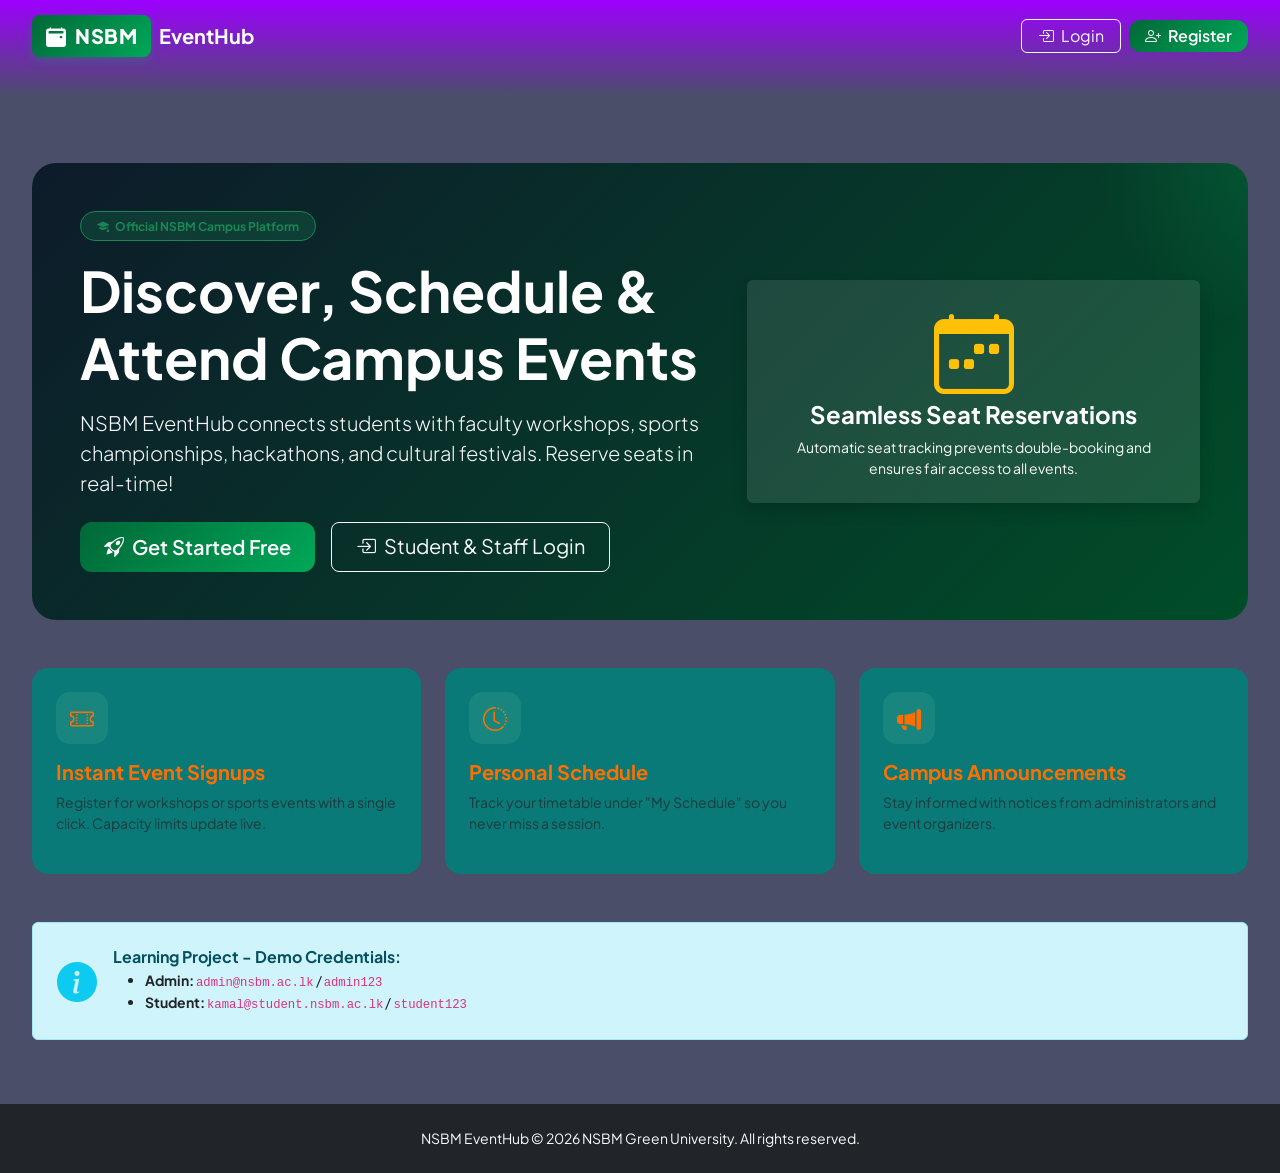
==== index.html @ 3d561d4f "color" ====
<!DOCTYPE html>
<html lang="en">
<head>
  <meta charset="UTF-8">
  <meta name="viewport" content="width=device-width, initial-scale=1.0">
  <title>Welcome to NSBM EventHub</title>
  <link href="https://cdn.jsdelivr.net/npm/bootstrap@5.3.2/dist/css/bootstrap.min.css" rel="stylesheet">
  <link rel="stylesheet" href="https://cdn.jsdelivr.net/npm/bootstrap-icons@1.11.1/font/bootstrap-icons.css">
  <link rel="stylesheet" href="assets/css/custom.css">
</head>
<body class="d-flex flex-column min-vh-100">

<!-- Header Navbar -->
<nav class="navbar navbar-expand-lg navbar-dark navbar-nsbm sticky-top">
  <div class="container-fluid">
    <a class="navbar-brand d-flex align-items-center gap-2" href="index.html">
      <span class="navbar-brand-badge"><i class="bi bi-calendar2-event-fill me-1"></i> NSBM</span>
      <span class="fw-bold">EventHub</span>
    </a>
    <div class="ms-auto d-flex align-items-center gap-2">
      <a class="btn btn-outline-light px-3 py-1" href="auth/login.html"><i class="bi bi-box-arrow-in-right me-1"></i> Login</a>
      <a class="btn btn-nsbm px-3 py-1" href="auth/register.html"><i class="bi bi-person-plus me-1"></i> Register</a>
    </div>
  </div>
</nav>

<!-- Main Wrapper -->
<div class="main-wrapper py-5">
  <div class="container-fluid">
    
    <!-- Hero Section -->
    <div class="hero-gradient p-5 mb-5 text-center text-md-start">
      <div class="row align-items-center gy-4">
        <div class="col-lg-7">
          <span class="badge bg-success bg-opacity-25 text-success border border-success px-3 py-2 rounded-pill mb-3">
            <i class="bi bi-mortarboard-fill me-1"></i> Official NSBM Campus Platform
          </span>
          <h1 class="display-4 fw-bold mb-3">Discover, Schedule & Attend Campus Events</h1>
          <p class="lead text-light mb-4">
            NSBM EventHub connects students with faculty workshops, sports championships, hackathons, and cultural festivals. Reserve seats in real-time!
          </p>
          <div class="d-flex flex-wrap gap-3 justify-content-center justify-content-md-start">
            <a href="auth/register.html" class="btn btn-nsbm btn-lg px-4">
              <i class="bi bi-rocket-takeoff me-2"></i>Get Started Free
            </a>
            <a href="auth/login.html" class="btn btn-outline-light btn-lg px-4">
              <i class="bi bi-box-arrow-in-right me-2"></i>Student & Staff Login
            </a>
          </div>
        </div>
        <div class="col-lg-5 text-center">
          <div class="p-4 bg-white bg-opacity-10 rounded shadow">
            <i class="bi bi-calendar-week display-1 text-warning mb-3"></i>
            <h4 class="fw-bold">Seamless Seat Reservations</h4>
            <p class="small text-light mb-0">Automatic seat tracking prevents double-booking and ensures fair access to all events.</p>
          </div>
        </div>
      </div>
    </div>

    <!-- Features Grid -->
    <div class="row g-4 mb-5">
      <div class="col-md-4">
        <div class="glass-card p-4 h-100">
          <div class="stat-icon mb-3"><i class="bi bi-ticket-perforated"></i></div>
          <h5 class="fw-bold mb-2">Instant Event Signups</h5>
          <p class="text-muted small">Register for workshops or sports events with a single click. Capacity limits update live.</p>
        </div>
      </div>
      <div class="col-md-4">
        <div class="glass-card p-4 h-100">
          <div class="stat-icon mb-3"><i class="bi bi-clock-history"></i></div>
          <h5 class="fw-bold mb-2">Personal Schedule</h5>
          <p class="text-muted small">Track your timetable under "My Schedule" so you never miss a session.</p>
        </div>
      </div>
      <div class="col-md-4">
        <div class="glass-card p-4 h-100">
          <div class="stat-icon mb-3"><i class="bi bi-megaphone-fill"></i></div>
          <h5 class="fw-bold mb-2">Campus Announcements</h5>
          <p class="text-muted small">Stay informed with notices from administrators and event organizers.</p>
        </div>
      </div>
    </div>

    <!-- Demo Credentials -->
    <div class="alert alert-info p-4">
      <div class="d-flex align-items-center gap-3">
        <i class="bi bi-info-circle-fill display-6 text-info"></i>
        <div>
          <h6 class="fw-bold mb-1">Learning Project - Demo Credentials:</h6>
          <ul class="mb-0 small text-dark">
            <li><strong>Admin:</strong> <code>admin@nsbm.ac.lk</code> / <code>admin123</code></li>
            <li><strong>Student:</strong> <code>kamal@student.nsbm.ac.lk</code> / <code>student123</code></li>
          </ul>
        </div>
      </div>
    </div>

  </div>
</div>

<!-- Footer -->
<footer class="py-4 mt-auto bg-dark text-light">
  <div class="container-fluid text-center">
    <p class="small mb-0">NSBM EventHub &copy; 2026 NSBM Green University. All rights reserved.</p>
  </div>
</footer>

<script src="https://cdn.jsdelivr.net/npm/bootstrap@5.3.2/dist/js/bootstrap.bundle.min.js"></script>
</body>
</html>
---- assets/css/custom.css ----
/* 
 * NSBM EventHub - Basic Stylesheet
 * Simple HTML5/CSS3 UI for student projects
 */

@import url('https://fonts.googleapis.com/css2?family=Plus+Jakarta+Sans:wght@400;600;700&display=swap');

:root {
    --nsbm-green: #097a78;
    --nsbm-accent: #FFD166;
    --nsbm-navy: #9D00FF;
    --bg-main: 	#4A4E69;
    --text-primary: #FF6F00;
    --text-secondary: #64748b;
}

body {
    font-family: 'Plus Jakarta Sans', sans-serif;
    background-color: var(--bg-main);
    color: var(--text-primary);
    margin: 0;
    padding: 0;
    min-height: 100vh;
    display: flex;
    flex-direction: column;
}

.main-wrapper {
    flex: 1;
    padding: 20px;
}

/* Navbar */
.navbar-nsbm {
    margin-bottom: 1%;
    color: white;
    padding: 10px 20px;
    padding-bottom: 40px;
    background: linear-gradient(
        to bottom,
        #9D00FF 0%,        /* solid navbar color */
        #4A4E69 95%,       /* keep most of it solid */
        #4A4E69 100% /* fade to transparent */
    );
}

.navbar-brand-badge {
    background: linear-gradient(135deg, #006837 0%, #00a859 100%);
    color: #ffffff;
    font-weight: 800;
    padding: 6px 14px;
    border-radius: 8px;
    letter-spacing: 0.5px;
    box-shadow: 0 4px 10px rgba(0, 168, 89, 0.3);
}

.nav-link {
    font-weight: 500;
    color: #cbd5e1 !important;
    transition: all 0.2s ease-in-out;
}

.nav-link:hover, .nav-link.active {
    color: #ffffff !important;
    transform: translateY(-1px);
}

/* Glassmorphism Cards */
.glass-card {
    background: #097a78;
    backdrop-filter: blur(16px);
    -webkit-backdrop-filter: blur(16px);
    border: 1px solid var(--card-border);
    border-radius: 16px;
    box-shadow: var(--nsbm-card-shadow);
    transition: transform 0.25s cubic-bezier(0.165, 0.84, 0.44, 1), box-shadow 0.25s cubic-bezier(0.165, 0.84, 0.44, 1), border-color 0.3s ease;
}

.glass-card:hover {
    transform: translateY(-5px);
    box-shadow: 0 20px 35px -10px rgba(0, 0, 0, 0.15);
}

/* Hero Section */
.hero-gradient {
    background: linear-gradient(135deg, #0d1b2a 0%, #004d28 100%);
    border-radius: 24px;
    color: white;
    padding: 3.5rem 2.5rem;
    position: relative;
    overflow: hidden;
}

.hero-gradient::before {
    content: '';
    position: absolute;
    top: -50%;
    right: -20%;
    width: 400px;
    height: 400px;
    background: radial-gradient(circle, rgba(0, 168, 89, 0.25) 0%, rgba(0,0,0,0) 70%);
    pointer-events: none;
}

/* Stat Cards */
.stat-card {
    border-left: 5px solid var(--nsbm-green-accent);
    border-radius: 14px;
}

.stat-icon {
    width: 52px;
    height: 52px;
    border-radius: 14px;
    display: flex;
    align-items: center;
    justify-content: center;
    font-size: 1.5rem;
    background: rgba(134, 223, 181, 0.12);
    color: var(--nsbm-green-accent);
}

/* Form inputs in light/dark mode */
.form-control, .form-select {
    background-color: var(--input-bg);
    border: 1px solid var(--input-border);
    color: var(--text-primary);
    border-radius: 10px;
    padding: 0.65rem 1rem;
    transition: all 0.2s ease;
}

.form-control:focus, .form-select:focus {
    background-color: var(--input-bg);
    color: var(--text-primary);
    border-color: var(--nsbm-green-accent);
    box-shadow: 0 0 0 0.25rem rgba(0, 168, 89, 0.2);
}
/* Custom Table */
.table-custom {
    border-collapse: separate;
    border-spacing: 0 8px;
    color: var(--text-primary);
}

.table-custom tbody tr {
    background-color: var(--card-bg);
    box-shadow: 0 2px 8px rgba(0,0,0,0.03);
    border-radius: 10px;
    transition: all 0.2s ease;
}

.table-custom tbody tr:hover {
    transform: scale(1.005);
    background-color: rgba(0, 168, 89, 0.05);
}

.table-custom td, .table-custom th {
    padding: 16px 20px;
    vertical-align: middle;
    border: none;
}

/* Buttons */
.btn-nsbm {
    background: linear-gradient(135deg, #006837 0%, #00a859 100%);
    color: #ffffff;
    font-weight: 600;
    border: none;
    border-radius: 12px;
    padding: 10px 22px;
    transition: all 0.25s ease;
}

.btn-nsbm:hover {
    color: #ffffff;
    box-shadow: var(--nsbm-glow-shadow);
    transform: translateY(-2px);
}

.btn-nsbm-outline {
    border: 2px solid var(--nsbm-green-accent);
    color: var(--nsbm-green-accent);
    font-weight: 600;
    border-radius: 12px;
    padding: 8px 20px;
    background: transparent;
    transition: all 0.2s ease;
}

.btn-nsbm-outline:hover {
    background: var(--nsbm-green-accent);
    color: #ffffff;
    box-shadow: var(--nsbm-glow-shadow);
}

/* Theme Toggle Button */
.theme-toggle-btn {
    width: 38px;
    height: 38px;
    border-radius: 50%;
    display: flex;
    align-items: center;
    justify-content: center;
    border: 1px solid rgba(255, 255, 255, 0.2);
    background: rgba(255, 255, 255, 0.1);
    color: #ffffff;
    cursor: pointer;
    transition: all 0.25s ease;
}
.theme-toggle-btn:hover {
    background: rgba(255, 255, 255, 0.25);
    transform: rotate(15deg);
}
/* Seat progress bar animation */
.progress-seat {
    height: 8px;
    border-radius: 6px;
    background-color: var(--input-border);
    overflow: hidden;
}

.progress-bar {
    transition: width 0.6s cubic-bezier(0.4, 0, 0.2, 1);
}

/* Animated Seat Pulse Badge */
.pulse-badge {
    animation: pulse-animation 2s infinite;
}

@keyframes pulse-animation {
    0% { box-shadow: 0 0 0 0 rgba(16, 185, 129, 0.5); }
    70% { box-shadow: 0 0 0 10px rgba(16, 185, 129, 0); }
    100% { box-shadow: 0 0 0 0 rgba(16, 185, 129, 0); }
}

/* Footer */
footer {
    background-color: var(--nsbm-navy);
    color: #94a3b8;
    text-align: center;
    padding: 15px;
    margin-top: auto;
}
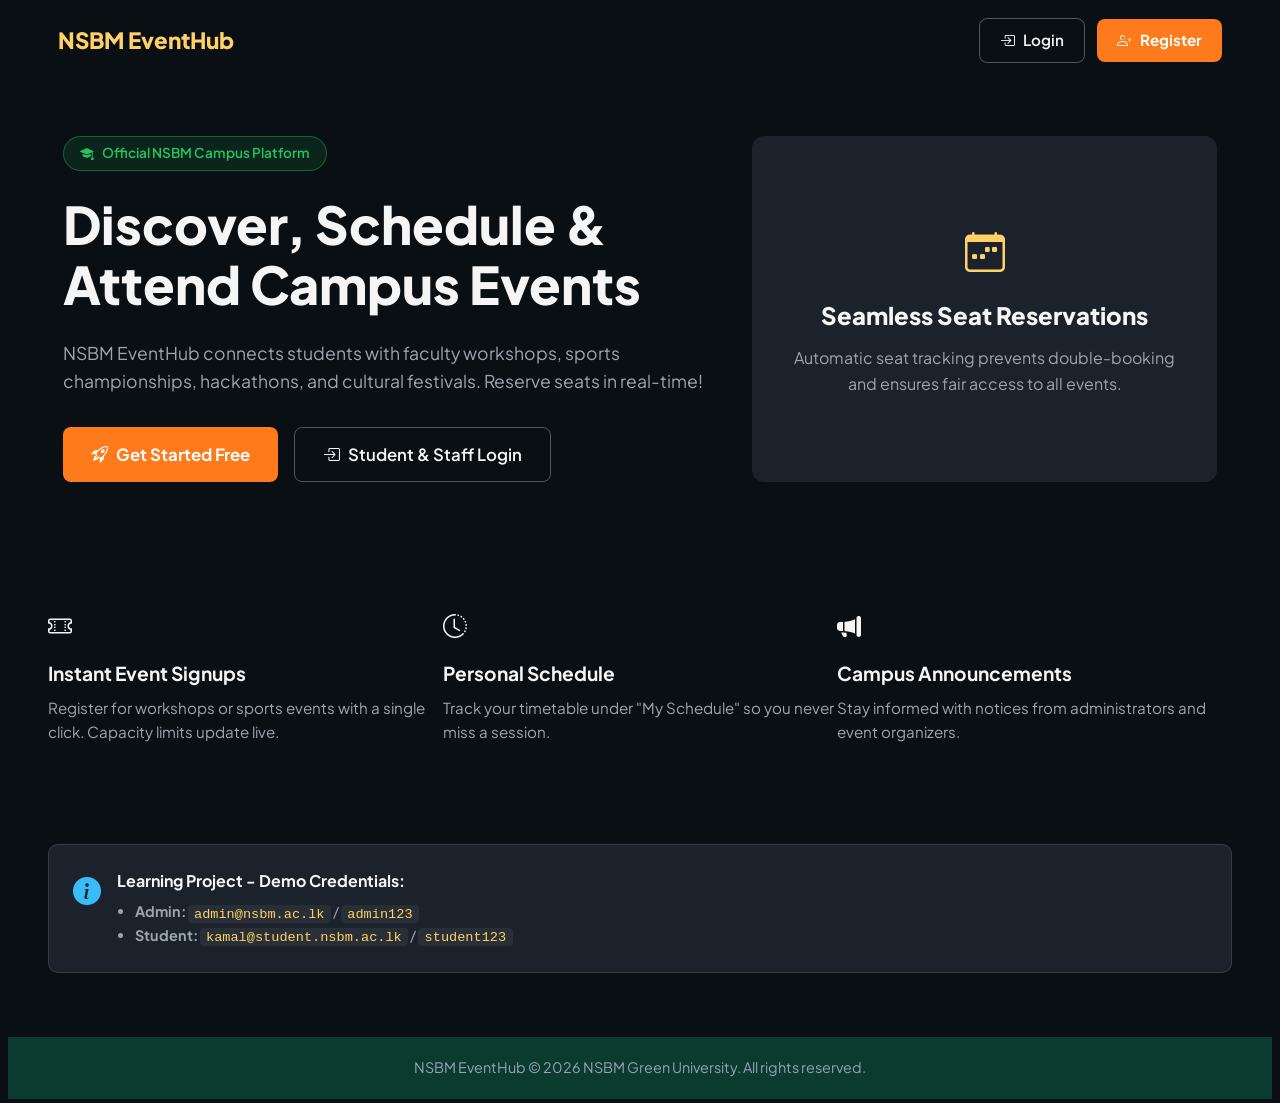
==== commit 63f69122: "colors done colors, bootstrap converted into normal css" ====
--- a/index.html
+++ b/index.html
@@ -2,111 +2,110 @@
 <html lang="en">
 <head>
   <meta charset="UTF-8">
+  
   <meta name="viewport" content="width=device-width, initial-scale=1.0">
   <title>Welcome to NSBM EventHub</title>
-  <link href="https://cdn.jsdelivr.net/npm/bootstrap@5.3.2/dist/css/bootstrap.min.css" rel="stylesheet">
-  <link rel="stylesheet" href="https://cdn.jsdelivr.net/npm/bootstrap-icons@1.11.1/font/bootstrap-icons.css">
+
+  <!-- Icon font only (not the Bootstrap framework) -->
+  <link rel="stylesheet" href="https://cdn.jsdelivr.net/npm/bootstrap-icons@1.11.3/font/bootstrap-icons.css">
   <link rel="stylesheet" href="assets/css/custom.css">
 </head>
-<body class="d-flex flex-column min-vh-100">
+<body>
 
-<!-- Header Navbar -->
-<nav class="navbar navbar-expand-lg navbar-dark navbar-nsbm sticky-top">
-  <div class="container-fluid">
-    <a class="navbar-brand d-flex align-items-center gap-2" href="index.html">
-      <span class="navbar-brand-badge"><i class="bi bi-calendar2-event-fill me-1"></i> NSBM</span>
-      <span class="fw-bold">EventHub</span>
+<!-- Navbar -->
+<section class="navsec">
+<nav class="navbar-nsbm">
+  <div class="container">
+    <a class="navbar-brand" href="index.html">
+      <span>NSBM EventHub</span>
     </a>
-    <div class="ms-auto d-flex align-items-center gap-2">
-      <a class="btn btn-outline-light px-3 py-1" href="auth/login.html"><i class="bi bi-box-arrow-in-right me-1"></i> Login</a>
-      <a class="btn btn-nsbm px-3 py-1" href="auth/register.html"><i class="bi bi-person-plus me-1"></i> Register</a>
+    <div class="nav-actions">
+      <a class="btn btn-outline" href="auth/login.html">
+        <i class="bi bi-box-arrow-in-right"></i> Login
+      </a>
+      <a class="btn btn-nsbm" href="auth/register.html">
+        <i class="bi bi-person-plus"></i> Register
+      </a>
     </div>
   </div>
 </nav>
+</section>
+
 
 <!-- Main Wrapper -->
-<div class="main-wrapper py-5">
-  <div class="container-fluid">
-    
+<main class="main-wrapper">
+  <div class="container">
+
     <!-- Hero Section -->
-    <div class="hero-gradient p-5 mb-5 text-center text-md-start">
-      <div class="row align-items-center gy-4">
-        <div class="col-lg-7">
-          <span class="badge bg-success bg-opacity-25 text-success border border-success px-3 py-2 rounded-pill mb-3">
-            <i class="bi bi-mortarboard-fill me-1"></i> Official NSBM Campus Platform
-          </span>
-          <h1 class="display-4 fw-bold mb-3">Discover, Schedule & Attend Campus Events</h1>
-          <p class="lead text-light mb-4">
-            NSBM EventHub connects students with faculty workshops, sports championships, hackathons, and cultural festivals. Reserve seats in real-time!
-          </p>
-          <div class="d-flex flex-wrap gap-3 justify-content-center justify-content-md-start">
-            <a href="auth/register.html" class="btn btn-nsbm btn-lg px-4">
-              <i class="bi bi-rocket-takeoff me-2"></i>Get Started Free
-            </a>
-            <a href="auth/login.html" class="btn btn-outline-light btn-lg px-4">
-              <i class="bi bi-box-arrow-in-right me-2"></i>Student & Staff Login
-            </a>
-          </div>
-        </div>
-        <div class="col-lg-5 text-center">
-          <div class="p-4 bg-white bg-opacity-10 rounded shadow">
-            <i class="bi bi-calendar-week display-1 text-warning mb-3"></i>
-            <h4 class="fw-bold">Seamless Seat Reservations</h4>
-            <p class="small text-light mb-0">Automatic seat tracking prevents double-booking and ensures fair access to all events.</p>
-          </div>
+    <section class="herosec">
+    <class="hero-section">
+      <div class="hero-section loading">
+      <div class="hero-text">
+        <span class="badge">
+          <i class="bi bi-mortarboard-fill"></i> Official NSBM Campus Platform
+        </span>
+        <h1>Discover, Schedule &amp; Attend Campus Events</h1>
+        <p class="lead">
+          NSBM EventHub connects students with faculty workshops, sports championships, hackathons, and cultural festivals. Reserve seats in real-time!
+        </p>
+        <div class="hero-actions">
+          <a href="auth/register.html" class="btn btn-nsbm btn-lg">
+            <i class="bi bi-rocket-takeoff"></i> Get Started Free
+          </a>
+          <a href="auth/login.html" class="btn btn-outline btn-lg">
+            <i class="bi bi-box-arrow-in-right"></i> Student &amp; Staff Login
+          </a>
         </div>
       </div>
+
+      <div class="hero-box">
+        <i class="bi bi-calendar-week hero-box-icon"></i>
+        <h4>Seamless Seat Reservations</h4>
+        <p>Automatic seat tracking prevents double-booking and ensures fair access to all events.</p>
+      </div>
     </div>
+    </section>
 
     <!-- Features Grid -->
-    <div class="row g-4 mb-5">
-      <div class="col-md-4">
-        <div class="glass-card p-4 h-100">
-          <div class="stat-icon mb-3"><i class="bi bi-ticket-perforated"></i></div>
-          <h5 class="fw-bold mb-2">Instant Event Signups</h5>
-          <p class="text-muted small">Register for workshops or sports events with a single click. Capacity limits update live.</p>
-        </div>
+    <section class="panel-container">
+      <div class="panel">
+        <i class="bi bi-ticket-perforated panel-icon"></i>
+        <h5>Instant Event Signups</h5>
+        <p>Register for workshops or sports events with a single click. Capacity limits update live.</p>
       </div>
-      <div class="col-md-4">
-        <div class="glass-card p-4 h-100">
-          <div class="stat-icon mb-3"><i class="bi bi-clock-history"></i></div>
-          <h5 class="fw-bold mb-2">Personal Schedule</h5>
-          <p class="text-muted small">Track your timetable under "My Schedule" so you never miss a session.</p>
-        </div>
+      <div class="panel">
+        <i class="bi bi-clock-history panel-icon"></i>
+        <h5>Personal Schedule</h5>
+        <p>Track your timetable under "My Schedule" so you never miss a session.</p>
       </div>
-      <div class="col-md-4">
-        <div class="glass-card p-4 h-100">
-          <div class="stat-icon mb-3"><i class="bi bi-megaphone-fill"></i></div>
-          <h5 class="fw-bold mb-2">Campus Announcements</h5>
-          <p class="text-muted small">Stay informed with notices from administrators and event organizers.</p>
-        </div>
+      <div class="panel">
+        <i class="bi bi-megaphone-fill panel-icon"></i>
+        <h5>Campus Announcements</h5>
+        <p>Stay informed with notices from administrators and event organizers.</p>
       </div>
-    </div>
+    </section>
 
     <!-- Demo Credentials -->
-    <div class="alert alert-info p-4">
-      <div class="d-flex align-items-center gap-3">
-        <i class="bi bi-info-circle-fill display-6 text-info"></i>
-        <div>
-          <h6 class="fw-bold mb-1">Learning Project - Demo Credentials:</h6>
-          <ul class="mb-0 small text-dark">
-            <li><strong>Admin:</strong> <code>admin@nsbm.ac.lk</code> / <code>admin123</code></li>
-            <li><strong>Student:</strong> <code>kamal@student.nsbm.ac.lk</code> / <code>student123</code></li>
-          </ul>
-        </div>
+    <section class="alert-info">
+      <i class="bi bi-info-circle-fill alert-icon"></i>
+      <div>
+        <h6>Learning Project - Demo Credentials:</h6>
+        <ul>
+          <li><strong>Admin:</strong> <code>admin@nsbm.ac.lk</code> / <code>admin123</code></li>
+          <li><strong>Student:</strong> <code>kamal@student.nsbm.ac.lk</code> / <code>student123</code></li>
+        </ul>
       </div>
-    </div>
+    </section>
 
   </div>
-</div>
+</main>
 
 <!-- Footer -->
-<footer class="py-4 mt-auto bg-dark text-light">
-  <div class="container-fluid text-center">
-    <p class="small mb-0">NSBM EventHub &copy; 2026 NSBM Green University. All rights reserved.</p>
+<footer>
+  <div class="container">
+    <p>NSBM EventHub &copy; 2026 NSBM Green University. All rights reserved.</p>
   </div>
 </footer>
 
-<script src="https://cdn.jsdelivr.net/npm/bootstrap@5.3.2/dist/js/bootstrap.bundle.min.js"></script>
 </body>
-</html>
+</html>
--- a/assets/css/custom.css
+++ b/assets/css/custom.css
@@ -1,245 +1,295 @@
-/* 
- * NSBM EventHub - Basic Stylesheet
- * Simple HTML5/CSS3 UI for student projects
- */
-
-@import url('https://fonts.googleapis.com/css2?family=Plus+Jakarta+Sans:wght@400;600;700&display=swap');
+/* =============================================
+   NSBM EventHub - Stylesheet (no framework)
+   ============================================= */
+@import url('https://fonts.googleapis.com/css2?family=Plus+Jakarta+Sans:wght@400;500;600;700;800&display=swap');
 
 :root {
-    --nsbm-green: #097a78;
-    --nsbm-accent: #FFD166;
-    --nsbm-navy: #9D00FF;
-    --bg-main: 	#4A4E69;
-    --text-primary: #FF6F00;
-    --text-secondary: #64748b;
+    --nsbm-green: #22c55e;
+    --nsbm-green-soft: rgba(34, 197, 94, 0.12);
+    --nsbm-accent: #FF7A1A;      /* Orange for CTA */
+    --nsbm-navy: #0B3B2E;        /* Navbar dark green */
+    --bg-main: #0A0F14;          /* Page background */
+    --card-bg: #1B222B;          /* Dark card background */
+    --text-primary: #F5F5F5;
+    --text-secondary: #FFD166;   /* Gold/yellow accent text */
+    --text-muted: #9CA6AF;
+    --border-soft: rgba(255, 255, 255, 0.12);
+}
+
+/* ---------- Reset ---------- */
+* {
+    box-sizing: border-box;
 }
 
 body {
     font-family: 'Plus Jakarta Sans', sans-serif;
     background-color: var(--bg-main);
     color: var(--text-primary);
-    margin: 0;
-    padding: 0;
     min-height: 100vh;
     display: flex;
     flex-direction: column;
-}
-
+    line-height: 1.5;
+}
+a {
+    text-decoration: none;
+    color: inherit;
+}
+ul {
+    margin: 0;
+    padding-left: 1.1rem;
+}
+h1, h4, h5, h6 {
+    margin: 0;
+}
+
+/* ---------- Layout helpers ---------- */
+.container {
+    width: 100%;
+    margin: 0 auto;
+    padding: 0 2.5rem;
+}
 .main-wrapper {
+    padding: 3rem 0;
     flex: 1;
-    padding: 20px;
-}
-
-/* Navbar */
+}
+
+/* ---------- Navbar ---------- */
 .navbar-nsbm {
-    margin-bottom: 1%;
-    color: white;
+    background-color: var(--bg-main);
+    padding: 10px;
+    
+}
+.navbar-nsbm .container {
+    display: flex;
+    justify-content: space-between;
+    align-items: center;
+}
+.navbar-brand span {
+    font-weight: 800;
+    font-size: 1.4rem;
+    color: var(--text-secondary);
+}
+.nav-actions {
+    display: flex;
+    gap: 0.75rem;
+    align-items: center;
+}
+
+/* ---------- Buttons ---------- */
+.btn {
+    display: inline-flex;
+    align-items: center;
+    gap: 0.5rem;
+    font-family: inherit;
+    font-weight: 600;
+    font-size: 0.95rem;
+    border-radius: 8px;
     padding: 10px 20px;
-    padding-bottom: 40px;
-    background: linear-gradient(
-        to bottom,
-        #9D00FF 0%,        /* solid navbar color */
-        #4A4E69 95%,       /* keep most of it solid */
-        #4A4E69 100% /* fade to transparent */
-    );
-}
-
-.navbar-brand-badge {
-    background: linear-gradient(135deg, #006837 0%, #00a859 100%);
-    color: #ffffff;
+    border: none;
+    cursor: pointer;
+    transition: 0.25s;
+    white-space: nowrap;
+}
+.btn-lg {
+    padding: 14px 28px;
+    font-size: 1.05rem;
+}
+.btn-nsbm {
+    background: var(--nsbm-accent);
+    color: #fff;
+    font-weight: 700;
+}
+.btn-nsbm:hover {
+    background: #e65c00;
+}
+.btn-outline {
+    border: 1px solid rgba(255, 255, 255, 0.3);
+    color: var(--text-primary);
+    background: transparent;
+}
+.btn-outline:hover {
+    background: rgba(255, 255, 255, 0.08);
+}
+
+/* ---------- Hero Section ---------- */
+.hero-section {
+    display: flex;
+    align-items: auto;
+    opacity: 0;
+    transform: translateY(30px);
+    animation: fadeUp 1s ease-out forwards;
+}
+.herosec {
+    display: flex;
+    align-items: auto;
+    padding: 5px;
+    margin: 10px;
+    margin-bottom: 120px;
+}
+
+
+@keyframes fadeUp {
+  to {
+    opacity: 1;
+    transform: translateY(0);
+  }
+}
+
+
+
+/* Badge pill */
+.badge {
+    display: inline-flex;
+    align-items: center;
+    gap: 0.5rem;
+    background-color: var(--nsbm-green-soft);
+    border: 1px solid rgba(34, 197, 94, 0.4);
+    color: var(--nsbm-green);
+    font-size: 0.85rem;
+    font-weight: 600;
+    padding: 0.4rem 1rem;
+    border-radius: 999px;
+    margin-bottom: 1.5rem;
+}
+
+.hero-text h1 {
+    font-size: 3.25rem;
+    line-height: 1.15;
     font-weight: 800;
-    padding: 6px 14px;
-    border-radius: 8px;
-    letter-spacing: 0.5px;
-    box-shadow: 0 4px 10px rgba(0, 168, 89, 0.3);
-}
-
-.nav-link {
-    font-weight: 500;
-    color: #cbd5e1 !important;
-    transition: all 0.2s ease-in-out;
-}
-
-.nav-link:hover, .nav-link.active {
-    color: #ffffff !important;
-    transform: translateY(-1px);
-}
-
-/* Glassmorphism Cards */
-.glass-card {
-    background: #097a78;
-    backdrop-filter: blur(16px);
-    -webkit-backdrop-filter: blur(16px);
-    border: 1px solid var(--card-border);
-    border-radius: 16px;
-    box-shadow: var(--nsbm-card-shadow);
-    transition: transform 0.25s cubic-bezier(0.165, 0.84, 0.44, 1), box-shadow 0.25s cubic-bezier(0.165, 0.84, 0.44, 1), border-color 0.3s ease;
-}
-
-.glass-card:hover {
-    transform: translateY(-5px);
-    box-shadow: 0 20px 35px -10px rgba(0, 0, 0, 0.15);
-}
-
-/* Hero Section */
-.hero-gradient {
-    background: linear-gradient(135deg, #0d1b2a 0%, #004d28 100%);
-    border-radius: 24px;
-    color: white;
-    padding: 3.5rem 2.5rem;
-    position: relative;
-    overflow: hidden;
-}
-
-.hero-gradient::before {
-    content: '';
-    position: absolute;
-    top: -50%;
-    right: -20%;
-    width: 400px;
-    height: 400px;
-    background: radial-gradient(circle, rgba(0, 168, 89, 0.25) 0%, rgba(0,0,0,0) 70%);
-    pointer-events: none;
-}
-
-/* Stat Cards */
-.stat-card {
-    border-left: 5px solid var(--nsbm-green-accent);
-    border-radius: 14px;
-}
-
-.stat-icon {
-    width: 52px;
-    height: 52px;
-    border-radius: 14px;
-    display: flex;
+    margin-bottom: 1.5rem;
+}
+.hero-text .lead {
+    font-size: 1.1rem;
+    line-height: 1.6;
+    color: var(--text-muted);
+    margin: 0 0 2rem;
+    max-width: 42rem;
+}
+.hero-actions {
+    display: flex;
+    gap: 1rem;
+    flex-wrap: wrap;
+}
+
+/* Right-hand feature card */
+.hero-box {
+    
+    background: var(--card-bg);
+    border-radius: 12px;
+    padding: 2.5rem 2rem;
+    display: flex;
+    flex-direction: column;
     align-items: center;
     justify-content: center;
+    text-align: center;
+}
+.hero-box-icon {
+    font-size: 2.5rem;
+    color: var(--text-secondary);
+    margin-bottom: 1rem;
+}
+.hero-box h4 {
     font-size: 1.5rem;
-    background: rgba(134, 223, 181, 0.12);
-    color: var(--nsbm-green-accent);
-}
-
-/* Form inputs in light/dark mode */
-.form-control, .form-select {
-    background-color: var(--input-bg);
-    border: 1px solid var(--input-border);
+    font-weight: 800;
+    margin-bottom: 0.75rem;
+}
+.hero-box p {
+    color: var(--text-muted);
+    line-height: 1.6;
+    margin: 0;
+}
+
+/* ---------- Feature Panels ---------- */
+.panel-container {
+    display: flex;
+    flex-wrap: wrap;
+    margin-bottom: 100px;
+}
+.panel {
+    flex: 1 1 280px;
+    text-align: left;
+}
+.panel-icon {
+    display: block;
+    font-size: 1.5rem;
     color: var(--text-primary);
+    margin-bottom: 1rem;
+}
+.panel h5 {
+    margin-bottom: 0.5rem;
+    font-size: 1.2rem;
+    font-weight: 700;
+}
+.panel p {
+    color: var(--text-muted);
+    line-height: 1.6;
+    margin: 0;
+    font-size: 0.95rem;
+}
+
+/* ---------- Demo Credentials Alert ---------- */
+.alert-info {
+    display: flex;
+    align-items: flex-start;
+    gap: 1rem;
+    background-color: var(--card-bg);
+    border: 1px solid var(--border-soft);
     border-radius: 10px;
-    padding: 0.65rem 1rem;
-    transition: all 0.2s ease;
-}
-
-.form-control:focus, .form-select:focus {
-    background-color: var(--input-bg);
-    color: var(--text-primary);
-    border-color: var(--nsbm-green-accent);
-    box-shadow: 0 0 0 0.25rem rgba(0, 168, 89, 0.2);
-}
-/* Custom Table */
-.table-custom {
-    border-collapse: separate;
-    border-spacing: 0 8px;
-    color: var(--text-primary);
-}
-
-.table-custom tbody tr {
-    background-color: var(--card-bg);
-    box-shadow: 0 2px 8px rgba(0,0,0,0.03);
-    border-radius: 10px;
-    transition: all 0.2s ease;
-}
-
-.table-custom tbody tr:hover {
-    transform: scale(1.005);
-    background-color: rgba(0, 168, 89, 0.05);
-}
-
-.table-custom td, .table-custom th {
-    padding: 16px 20px;
-    vertical-align: middle;
-    border: none;
-}
-
-/* Buttons */
-.btn-nsbm {
-    background: linear-gradient(135deg, #006837 0%, #00a859 100%);
-    color: #ffffff;
-    font-weight: 600;
-    border: none;
-    border-radius: 12px;
-    padding: 10px 22px;
-    transition: all 0.25s ease;
-}
-
-.btn-nsbm:hover {
-    color: #ffffff;
-    box-shadow: var(--nsbm-glow-shadow);
-    transform: translateY(-2px);
-}
-
-.btn-nsbm-outline {
-    border: 2px solid var(--nsbm-green-accent);
-    color: var(--nsbm-green-accent);
-    font-weight: 600;
-    border-radius: 12px;
-    padding: 8px 20px;
-    background: transparent;
-    transition: all 0.2s ease;
-}
-
-.btn-nsbm-outline:hover {
-    background: var(--nsbm-green-accent);
-    color: #ffffff;
-    box-shadow: var(--nsbm-glow-shadow);
-}
-
-/* Theme Toggle Button */
-.theme-toggle-btn {
-    width: 38px;
-    height: 38px;
-    border-radius: 50%;
-    display: flex;
-    align-items: center;
-    justify-content: center;
-    border: 1px solid rgba(255, 255, 255, 0.2);
-    background: rgba(255, 255, 255, 0.1);
-    color: #ffffff;
-    cursor: pointer;
-    transition: all 0.25s ease;
-}
-.theme-toggle-btn:hover {
-    background: rgba(255, 255, 255, 0.25);
-    transform: rotate(15deg);
-}
-/* Seat progress bar animation */
-.progress-seat {
-    height: 8px;
-    border-radius: 6px;
-    background-color: var(--input-border);
-    overflow: hidden;
-}
-
-.progress-bar {
-    transition: width 0.6s cubic-bezier(0.4, 0, 0.2, 1);
-}
-
-/* Animated Seat Pulse Badge */
-.pulse-badge {
-    animation: pulse-animation 2s infinite;
-}
-
-@keyframes pulse-animation {
-    0% { box-shadow: 0 0 0 0 rgba(16, 185, 129, 0.5); }
-    70% { box-shadow: 0 0 0 10px rgba(16, 185, 129, 0); }
-    100% { box-shadow: 0 0 0 0 rgba(16, 185, 129, 0); }
-}
-
-/* Footer */
+    padding: 1.5rem;
+    margin-bottom: 1rem;
+}
+.alert-icon {
+    font-size: 1.75rem;
+    color: #38bdf8;
+    flex-shrink: 0;
+}
+.alert-info h6 {
+    font-weight: 700;
+    margin-bottom: 0.5rem;
+    font-size: 1rem;
+}
+.alert-info ul {
+    color: var(--text-muted);
+    font-size: 0.9rem;
+    list-style: disc;
+}
+.alert-info code {
+    color: var(--text-secondary);
+    background: rgba(255, 255, 255, 0.06);
+    padding: 0.1rem 0.4rem;
+    border-radius: 4px;
+    font-size: 0.85rem;
+}
+
+/* ---------- Footer ---------- */
 footer {
     background-color: var(--nsbm-navy);
     color: #94a3b8;
     text-align: center;
-    padding: 15px;
+    padding: 1.25rem 0;
     margin-top: auto;
+}
+footer p {
+    margin: 0;
+    font-size: 0.9rem;
+}
+
+/* ---------- Responsive ---------- */
+@media (max-width: 768px) {
+    .container {
+        padding: 0 1.25rem;
+    }
+    .hero-text h1 {
+        font-size: 2.25rem;
+    }
+    .hero-section {
+        padding: 1.5rem 0;
+    }
+    .navbar-nsbm .container {
+        flex-wrap: wrap;
+        gap: 0.75rem;
+    }
+    .alert-info {
+        flex-direction: column;
+    }
 }
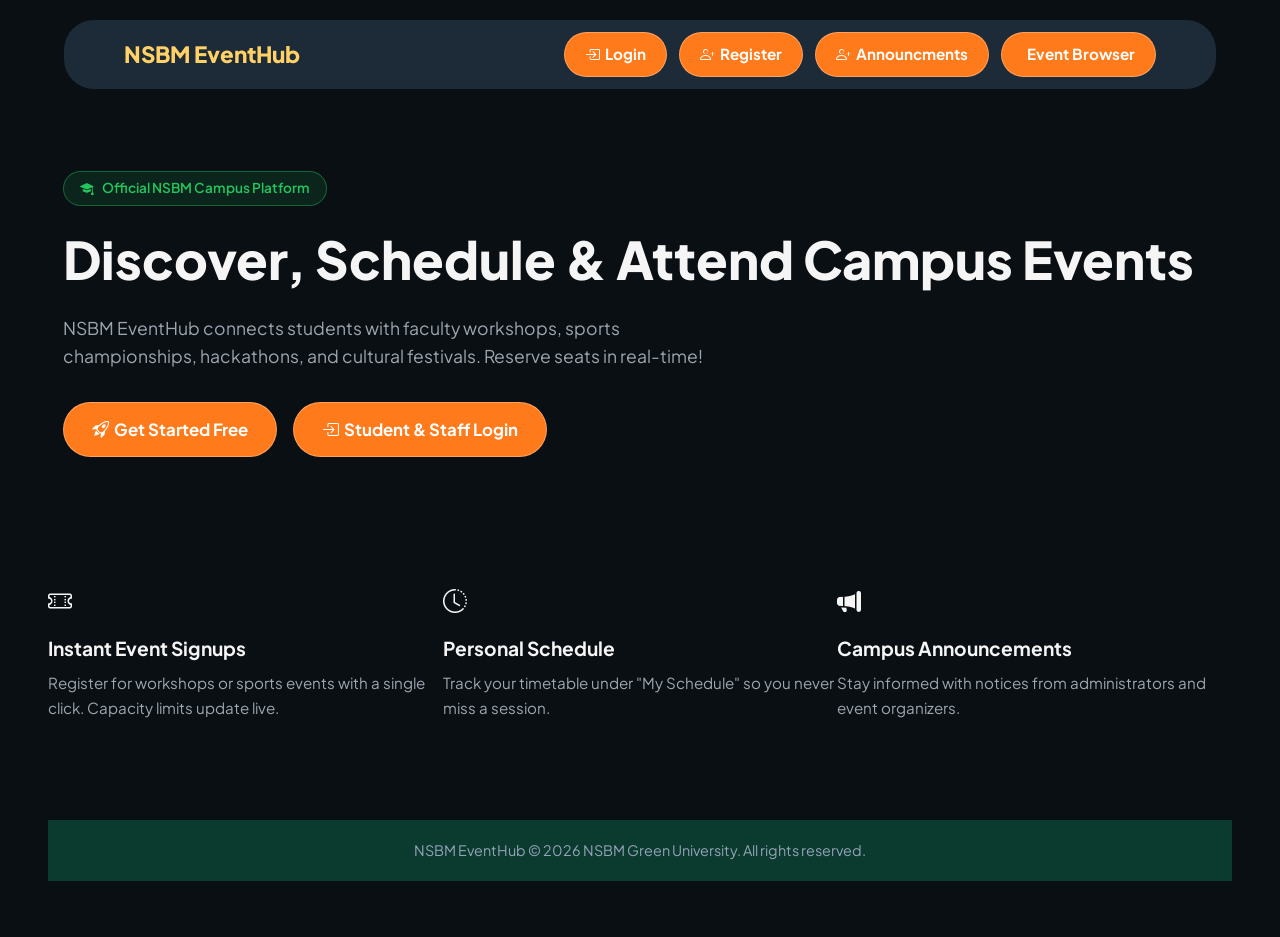
==== commit 0f5356d6: "nav float" ====
--- a/index.html
+++ b/index.html
@@ -20,11 +20,17 @@
       <span>NSBM EventHub</span>
     </a>
     <div class="nav-actions">
-      <a class="btn btn-outline" href="auth/login.html">
+      <a class="btn" href="auth/login.html">
         <i class="bi bi-box-arrow-in-right"></i> Login
       </a>
-      <a class="btn btn-nsbm" href="auth/register.html">
+      <a class="btn" href="auth/register.html">
         <i class="bi bi-person-plus"></i> Register
+      </a>
+      <a class="btn" href="auth/register.html">
+        <i class="bi bi-person-plus"></i> Announcments
+      </a>
+      <a class="btn" href="auth/register.html">
+        <i></i> Event Browser
       </a>
     </div>
   </div>
@@ -58,11 +64,11 @@
         </div>
       </div>
 
-      <div class="hero-box">
+      <!--<div class="hero-box">
         <i class="bi bi-calendar-week hero-box-icon"></i>
         <h4>Seamless Seat Reservations</h4>
         <p>Automatic seat tracking prevents double-booking and ensures fair access to all events.</p>
-      </div>
+      </div> -->
     </div>
     </section>
 
@@ -85,7 +91,7 @@
       </div>
     </section>
 
-    <!-- Demo Credentials -->
+    <!-- Demo Credentials 
     <section class="alert-info">
       <i class="bi bi-info-circle-fill alert-icon"></i>
       <div>
@@ -98,7 +104,7 @@
     </section>
 
   </div>
-</main>
+</main> -->
 
 <!-- Footer -->
 <footer>
--- a/assets/css/custom.css
+++ b/assets/css/custom.css
@@ -8,7 +8,8 @@
     --nsbm-green-soft: rgba(34, 197, 94, 0.12);
     --nsbm-accent: #FF7A1A;      /* Orange for CTA */
     --nsbm-navy: #0B3B2E;        /* Navbar dark green */
-    --bg-main: #0A0F14;          /* Page background */
+    --bg-main: #0A0F14;
+    --bg-main-nav: #1d2a38;          /* Page background */
     --card-bg: #1B222B;          /* Dark card background */
     --text-primary: #F5F5F5;
     --text-secondary: #FFD166;   /* Gold/yellow accent text */
@@ -54,11 +55,23 @@
 }
 
 /* ---------- Navbar ---------- */
+.navsec {
+  position: fixed;       /* keeps it floating */
+  top: 20px;             /* small gap from top */
+  left: 50%;
+  transform: translateX(-50%); /* center horizontally */
+  width: 90%;            /* not full width, like a box */
+  max-width: 1200px;     /* limit size */
+  z-index: 1000;
+}
+
 .navbar-nsbm {
-    background-color: var(--bg-main);
-    padding: 10px;
-    
-}
+  background-color: var(--bg-main-nav);
+  padding: 12px 20px;
+  border-radius: 30px;   /* rounded corners */    
+ 
+}
+
 .navbar-nsbm .container {
     display: flex;
     justify-content: space-between;
@@ -75,39 +88,38 @@
     align-items: center;
 }
 
+
 /* ---------- Buttons ---------- */
 .btn {
     display: inline-flex;
     align-items: center;
-    gap: 0.5rem;
+    gap: 5px;
     font-family: inherit;
     font-weight: 600;
     font-size: 0.95rem;
-    border-radius: 8px;
+    border-radius: 50px;
     padding: 10px 20px;
     border: none;
     cursor: pointer;
     transition: 0.25s;
     white-space: nowrap;
+    border: 1px solid rgba(255, 255, 255, 0.3);
+    color: var(--text-primary);
+    background: transparent;
+    background: var(--nsbm-accent);
+    color: #fff;
+    font-weight: 700;
 }
 .btn-lg {
     padding: 14px 28px;
     font-size: 1.05rem;
 }
-.btn-nsbm {
-    background: var(--nsbm-accent);
-    color: #fff;
-    font-weight: 700;
-}
+
 .btn-nsbm:hover {
     background: #e65c00;
 }
-.btn-outline {
-    border: 1px solid rgba(255, 255, 255, 0.3);
-    color: var(--text-primary);
-    background: transparent;
-}
-.btn-outline:hover {
+
+.btn:hover {
     background: rgba(255, 255, 255, 0.08);
 }
 
@@ -150,6 +162,7 @@
     padding: 0.4rem 1rem;
     border-radius: 999px;
     margin-bottom: 1.5rem;
+    margin-top:100px;
 }
 
 .hero-text h1 {
@@ -182,6 +195,7 @@
     align-items: center;
     justify-content: center;
     text-align: center;
+    margin-top: 80px;
 }
 .hero-box-icon {
     font-size: 2.5rem;
@@ -195,7 +209,7 @@
 }
 .hero-box p {
     color: var(--text-muted);
-    line-height: 1.6;
+    line-height: 1.2;
     margin: 0;
 }
 
@@ -204,6 +218,7 @@
     display: flex;
     flex-wrap: wrap;
     margin-bottom: 100px;
+    
 }
 .panel {
     flex: 1 1 280px;
@@ -275,6 +290,7 @@
 }
 
 /* ---------- Responsive ---------- */
+/*
 @media (max-width: 768px) {
     .container {
         padding: 0 1.25rem;
@@ -292,4 +308,4 @@
     .alert-info {
         flex-direction: column;
     }
-}+} */
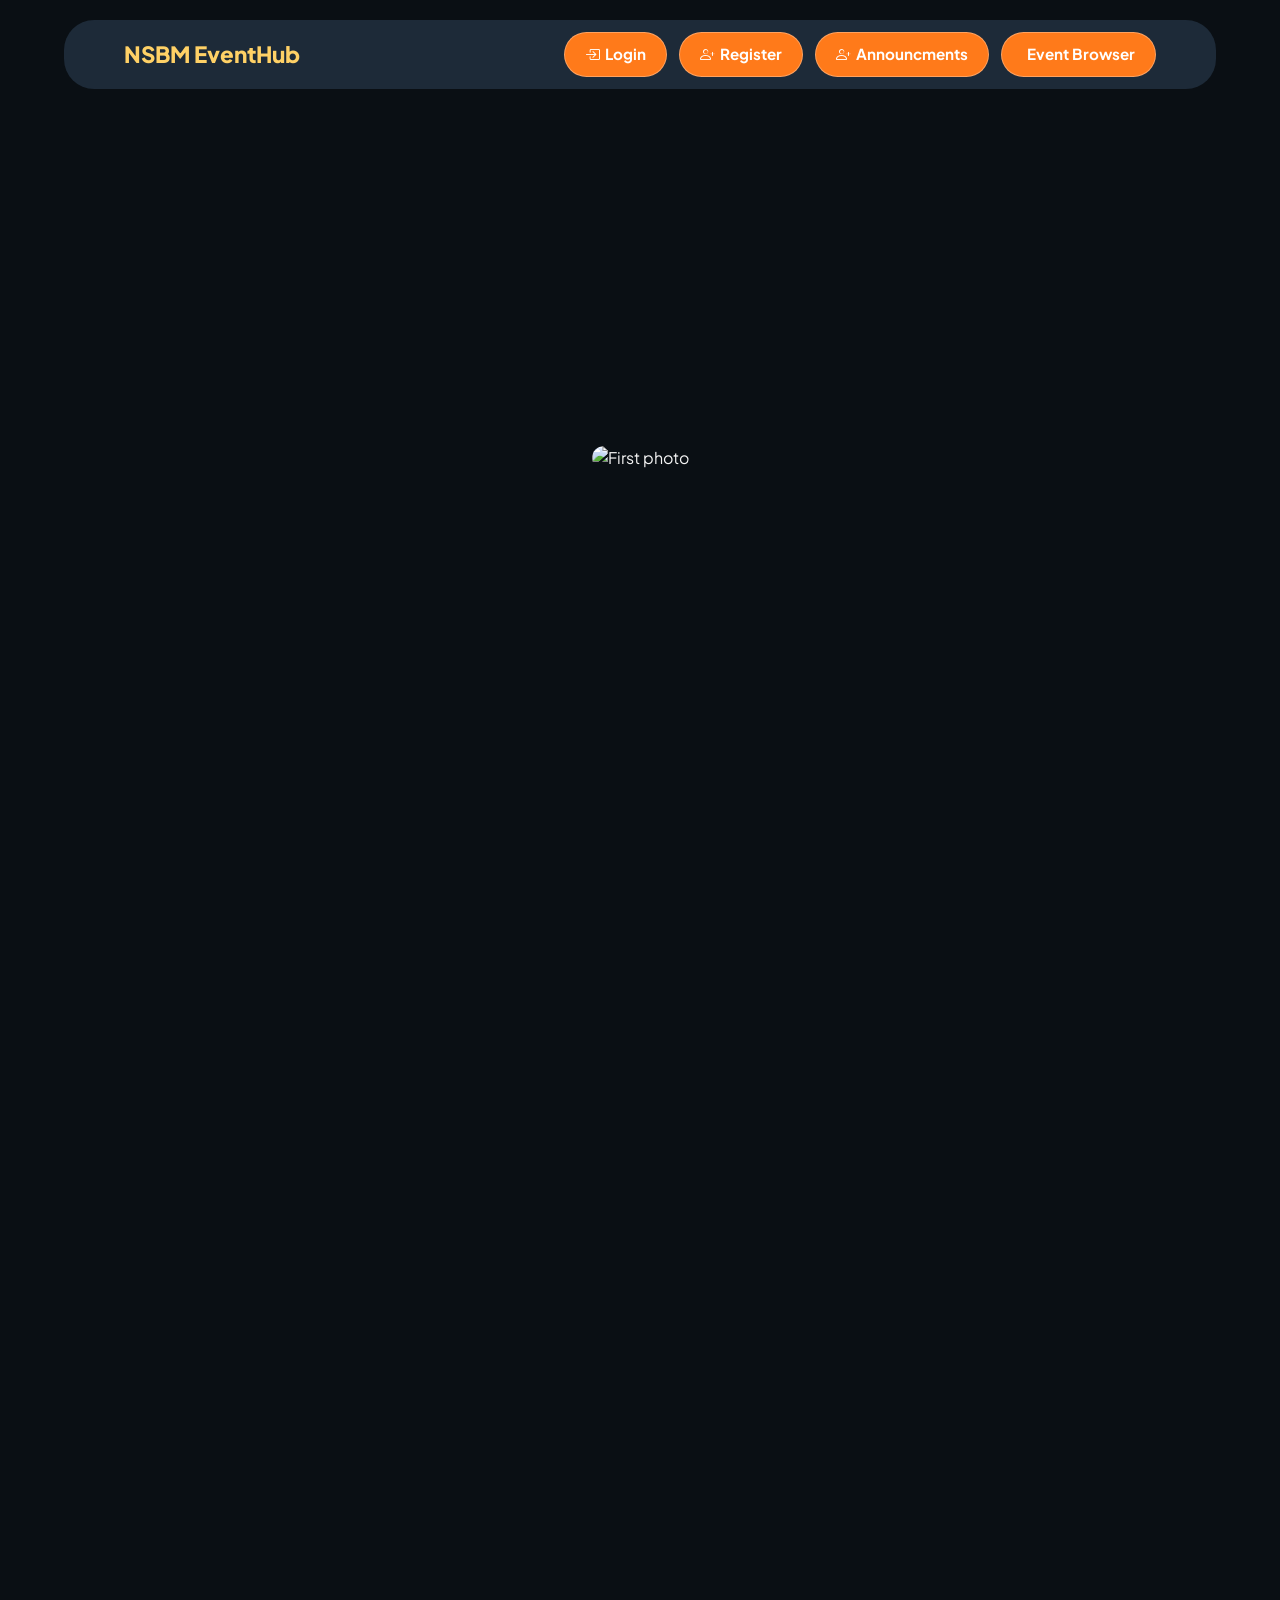
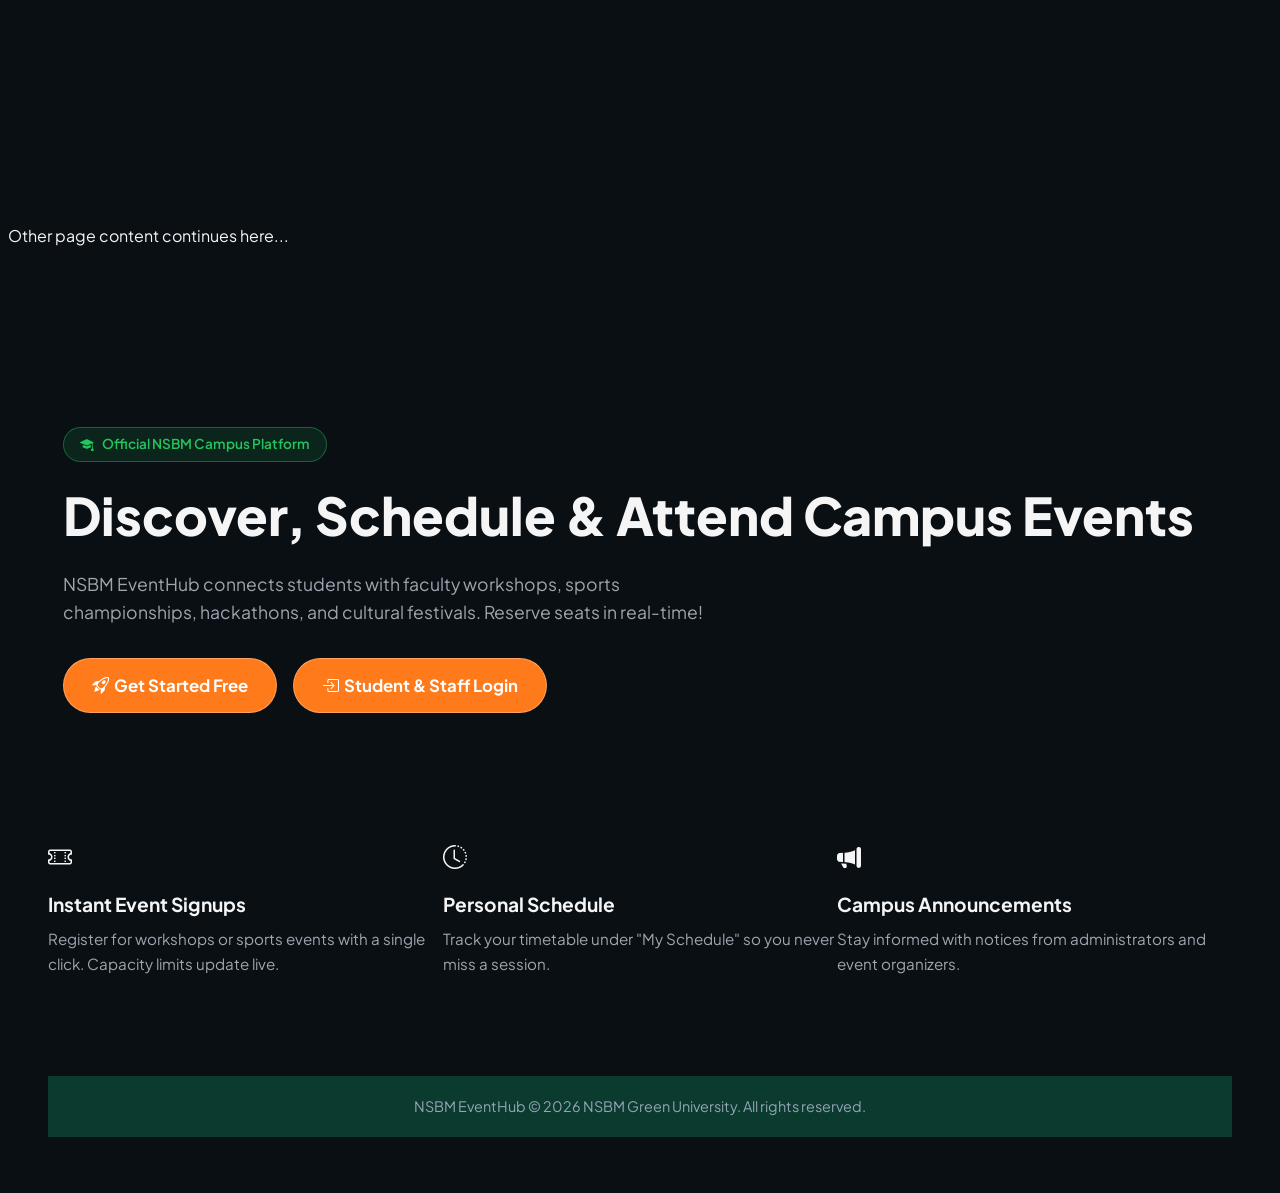
==== commit cf86d906: "scroll gallery" ====
--- a/index.html
+++ b/index.html
@@ -9,6 +9,7 @@
   <!-- Icon font only (not the Bootstrap framework) -->
   <link rel="stylesheet" href="https://cdn.jsdelivr.net/npm/bootstrap-icons@1.11.3/font/bootstrap-icons.css">
   <link rel="stylesheet" href="assets/css/custom.css">
+  <script src="assets\js\main.js"></script>
 </head>
 <body>
 
@@ -36,6 +37,20 @@
   </div>
 </nav>
 </section>
+
+
+
+<section class="photo-section">
+  <div class="photo-wrapper">
+    <img src="https://students.nsbm.ac.lk/_next/image?url=%2Fhome2%2FFront-Globe.jpg&w=3840&q=75" alt="First photo" class="photo base-photo">
+    <img src="https://media.licdn.com/dms/image/v2/C561BAQEOoczaGxpdNg/company-background_10000/company-background_10000/0/1628311829240/human_resource_circle_of_nsbm_green_university_cover?e=2147483647&v=beta&t=lTFSwYGtxTxqdjSKT9gQqSd5BybpeKxa0beuTa-MaV0" alt="Second photo" class="photo overlay-photo">
+  </div>
+</section>
+
+<section class="content">
+  <p>Other page content continues here...</p>
+</section>
+
 
 
 <!-- Main Wrapper -->
--- a/assets/css/custom.css
+++ b/assets/css/custom.css
@@ -87,6 +87,42 @@
     gap: 0.75rem;
     align-items: center;
 }
+
+/*--------photo frame----------*/
+
+
+
+    .photo-section {
+      height: 200vh; /* enough scroll space */
+      position: relative;
+    }
+
+    .photo-wrapper {
+      position: sticky;
+      top: 0;
+      height: 100vh;
+      display: flex;
+      justify-content: center;
+      align-items: center;
+    }
+
+    .photo {
+      max-width: 100%;
+      border-radius: 12px;
+      position: absolute;
+    }
+
+    .base-photo {
+      z-index: 1;
+    }
+
+    .overlay-photo {
+      z-index: -1;
+      clip-path: circle(0% at 50% 50%);
+    }
+
+
+
 
 
 /* ---------- Buttons ---------- */
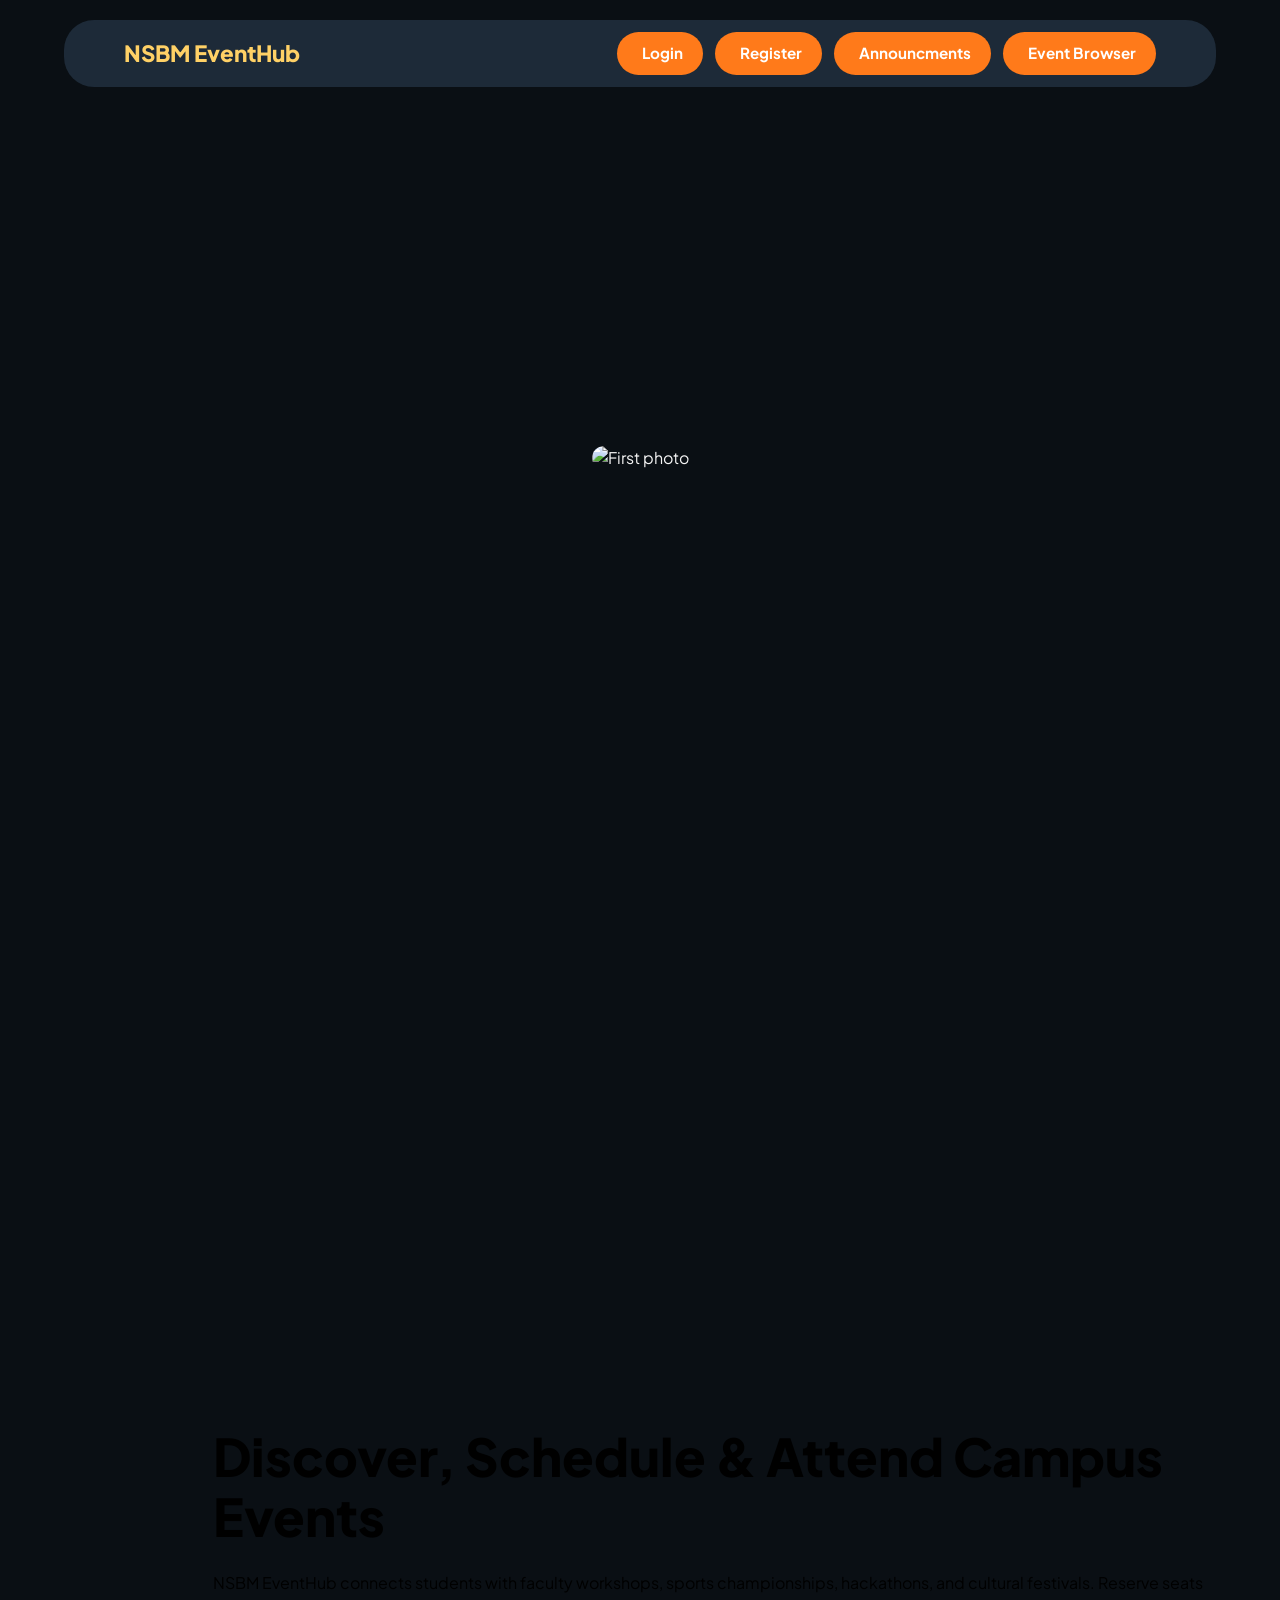
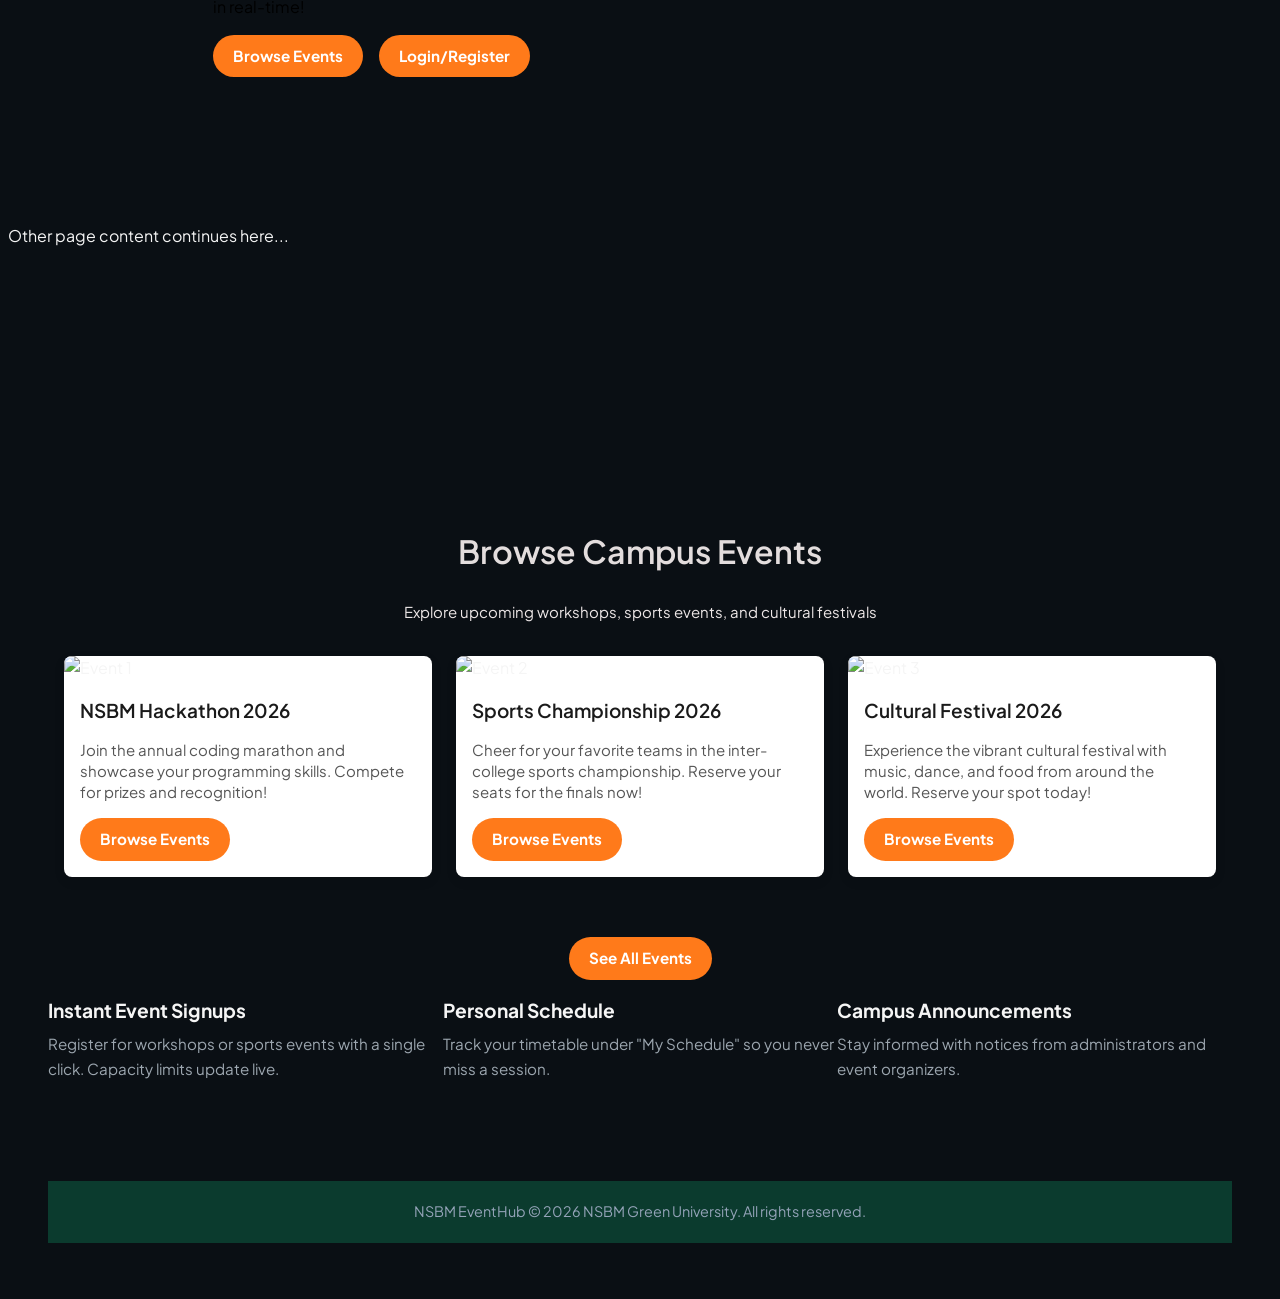
==== commit 629e2cb6: "landing page" ====
--- a/index.html
+++ b/index.html
@@ -6,8 +6,8 @@
   <meta name="viewport" content="width=device-width, initial-scale=1.0">
   <title>Welcome to NSBM EventHub</title>
 
-  <!-- Icon font only (not the Bootstrap framework) -->
-  <link rel="stylesheet" href="https://cdn.jsdelivr.net/npm/bootstrap-icons@1.11.3/font/bootstrap-icons.css">
+  
+  
   <link rel="stylesheet" href="assets/css/custom.css">
   <script src="assets\js\main.js"></script>
 </head>
@@ -47,6 +47,8 @@
   </div>
 </section>
 
+
+
 <section class="content">
   <p>Other page content continues here...</p>
 </section>
@@ -62,20 +64,12 @@
     <class="hero-section">
       <div class="hero-section loading">
       <div class="hero-text">
-        <span class="badge">
-          <i class="bi bi-mortarboard-fill"></i> Official NSBM Campus Platform
-        </span>
+        
         <h1>Discover, Schedule &amp; Attend Campus Events</h1>
-        <p class="lead">
-          NSBM EventHub connects students with faculty workshops, sports championships, hackathons, and cultural festivals. Reserve seats in real-time!
-        </p>
+        <p>NSBM EventHub connects students with faculty workshops, sports championships, hackathons, and cultural festivals. Reserve seats in real-time!</p>
         <div class="hero-actions">
-          <a href="auth/register.html" class="btn btn-nsbm btn-lg">
-            <i class="bi bi-rocket-takeoff"></i> Get Started Free
-          </a>
-          <a href="auth/login.html" class="btn btn-outline btn-lg">
-            <i class="bi bi-box-arrow-in-right"></i> Student &amp; Staff Login
-          </a>
+          <a href="events_browse.php" class="btn">Browse Events</a>
+          <a href="events_browse.php" class="btn">Login/Register</a>
         </div>
       </div>
 
@@ -86,6 +80,51 @@
       </div> -->
     </div>
     </section>
+
+    <!-- Browse Events -->
+    <section class="browse-events">
+      <div class="section-header">
+        <h2>Browse Campus Events</h2>
+        <p class="text-muted small">Explore upcoming workshops, sports events, and cultural festivals
+        </p>
+      </div>
+      <div class="event-cards">
+        <div class="event-card">
+          <img src="https://students.nsbm.ac.lk/_next/image?url=%2Fhome2%2FFront-Globe.jpg&w=3840&q=75" alt="Event 1">
+          <div class="event-card-body">
+            <h5 class="event-card-title">NSBM Hackathon 2026</h5>
+            <p class="event-card-text">Join the annual coding marathon and showcase your programming skills. Compete for prizes and recognition!</p>
+            <a href="events_browse.php" class="btn">Browse Events</a>
+          </div>
+        </div>
+        <div class="event-card">
+          <img src="https://media.licdn.com/dms/image/v2/C561BAQEOoczaGxpdNg/company-background_10000/company-background_10000/0/1628311829240/human_resource_circle_of_nsbm_green_university_cover?e=2147483647&v=beta&t=lTFSwYGtxTxqdjSKT9gQqSd5BybpeKxa0beuTa-MaV0" alt="Event 2">
+          <div class="event-card-body">
+            <h5 class="event-card-title">Sports Championship 2026</h5>
+            <p class="event-card-text">Cheer for your favorite teams in the inter-college sports championship. Reserve your seats for the finals now!</p>
+            <a href="events_browse.php" class="btn">Browse Events</a>
+          </div>
+        </div>
+        <div class="event-card">
+          <img src="https://students.nsbm.ac.lk/_next/image?url=%2Fhome2%2FFront-Globe.jpg&w=3840&q=75" alt="Event 3">
+          <div class="event-card-body">
+            <h5 class="event-card-title">Cultural Festival 2026</h5>
+            <p class="event-card-text">Experience the vibrant cultural festival with music, dance, and food from around the world. Reserve your spot today!</p>
+            <a href="events_browse.php" class="btn">Browse Events</a>
+        </div>
+        <div>
+        </div>
+      </div>  
+    </section>
+    
+    <div class="see-all">
+    <a href="events_browse.php" class="btn">See All Events</a>
+    </div>
+
+ 
+   
+
+    
 
     <!-- Features Grid -->
     <section class="panel-container">
--- a/assets/css/custom.css
+++ b/assets/css/custom.css
@@ -139,13 +139,14 @@
     cursor: pointer;
     transition: 0.25s;
     white-space: nowrap;
-    border: 1px solid rgba(255, 255, 255, 0.3);
+    
     color: var(--text-primary);
     background: transparent;
     background: var(--nsbm-accent);
     color: #fff;
     font-weight: 700;
 }
+
 .btn-lg {
     padding: 14px 28px;
     font-size: 1.05rem;
@@ -162,7 +163,8 @@
 /* ---------- Hero Section ---------- */
 .hero-section {
     display: flex;
-    align-items: auto;
+    margin-left: 150px;
+    margin-top: -500px;
     opacity: 0;
     transform: translateY(30px);
     animation: fadeUp 1s ease-out forwards;
@@ -174,7 +176,12 @@
     margin: 10px;
     margin-bottom: 120px;
 }
-
+.herosec h1{
+    color: black;
+}
+.herosec p{
+    color: black;
+}
 
 @keyframes fadeUp {
   to {
@@ -185,8 +192,97 @@
 
 
 
+
+
+
+
+/* ---------- Browse Events ---------- */
+
+/* Section container */
+.browse-events {
+  padding: 48px 16px; /* 3rem → 48px, 1rem → 16px */
+  
+}
+
+.section-header {
+  text-align: center;
+  margin-bottom: 32px; /* 2rem → 32px */
+}
+
+.section-header h2 {
+  font-size: 32px; /* 2rem → 32px */
+  font-weight: 600;
+  color: #e3dddd;
+}
+
+.section-header p {
+  color: #ede7e7;
+  font-size: 15px; /* 0.95rem → ~15px */
+}
+
+/* Event cards grid */
+.event-cards {
+  display: grid;
+  grid-template-columns: repeat(auto-fit, minmax(280px, 1fr));
+  gap: 24px; /* 1.5rem → 24px */
+}
+
+/* Individual card */
+.event-card {
+  background: #fff;
+  border-radius: 8px;
+  overflow: hidden;
+  box-shadow: 0 4px 12px rgba(0,0,0,0.08);
+  transition: transform 0.2s ease, box-shadow 0.2s ease;
+}
+
+.event-card:hover {
+  transform: translateY(-5px);
+  box-shadow: 0 6px 16px rgba(0,0,0,0.12);
+}
+
+.event-card img {
+  width: 100%;
+  height: 180px;
+  object-fit: cover;
+}
+
+/* Card body */
+.event-card-body {
+  padding: 16px; /* 1rem → 16px */
+}
+
+.event-card-title {
+  font-size: 19px; /* 1.2rem → ~19px */
+  font-weight: 600;
+  margin-bottom: 8px; /* 0.5rem → 8px */
+  color: #1a1a1a;
+}
+
+.event-card-text {
+  font-size: 15px; /* 0.95rem → ~15px */
+  color: #555;
+  margin-bottom: 16px; /* 1rem → 16px */
+  line-height: 1.4;
+}
+/* Wrapper to center the button */
+.see-all {
+  text-align: center;
+  margin-top: 12px; /* spacing above the button */
+}
+
+
+
+
+
+
+
+
+
+
+
 /* Badge pill */
-.badge {
+.bade {
     display: inline-flex;
     align-items: center;
     gap: 0.5rem;
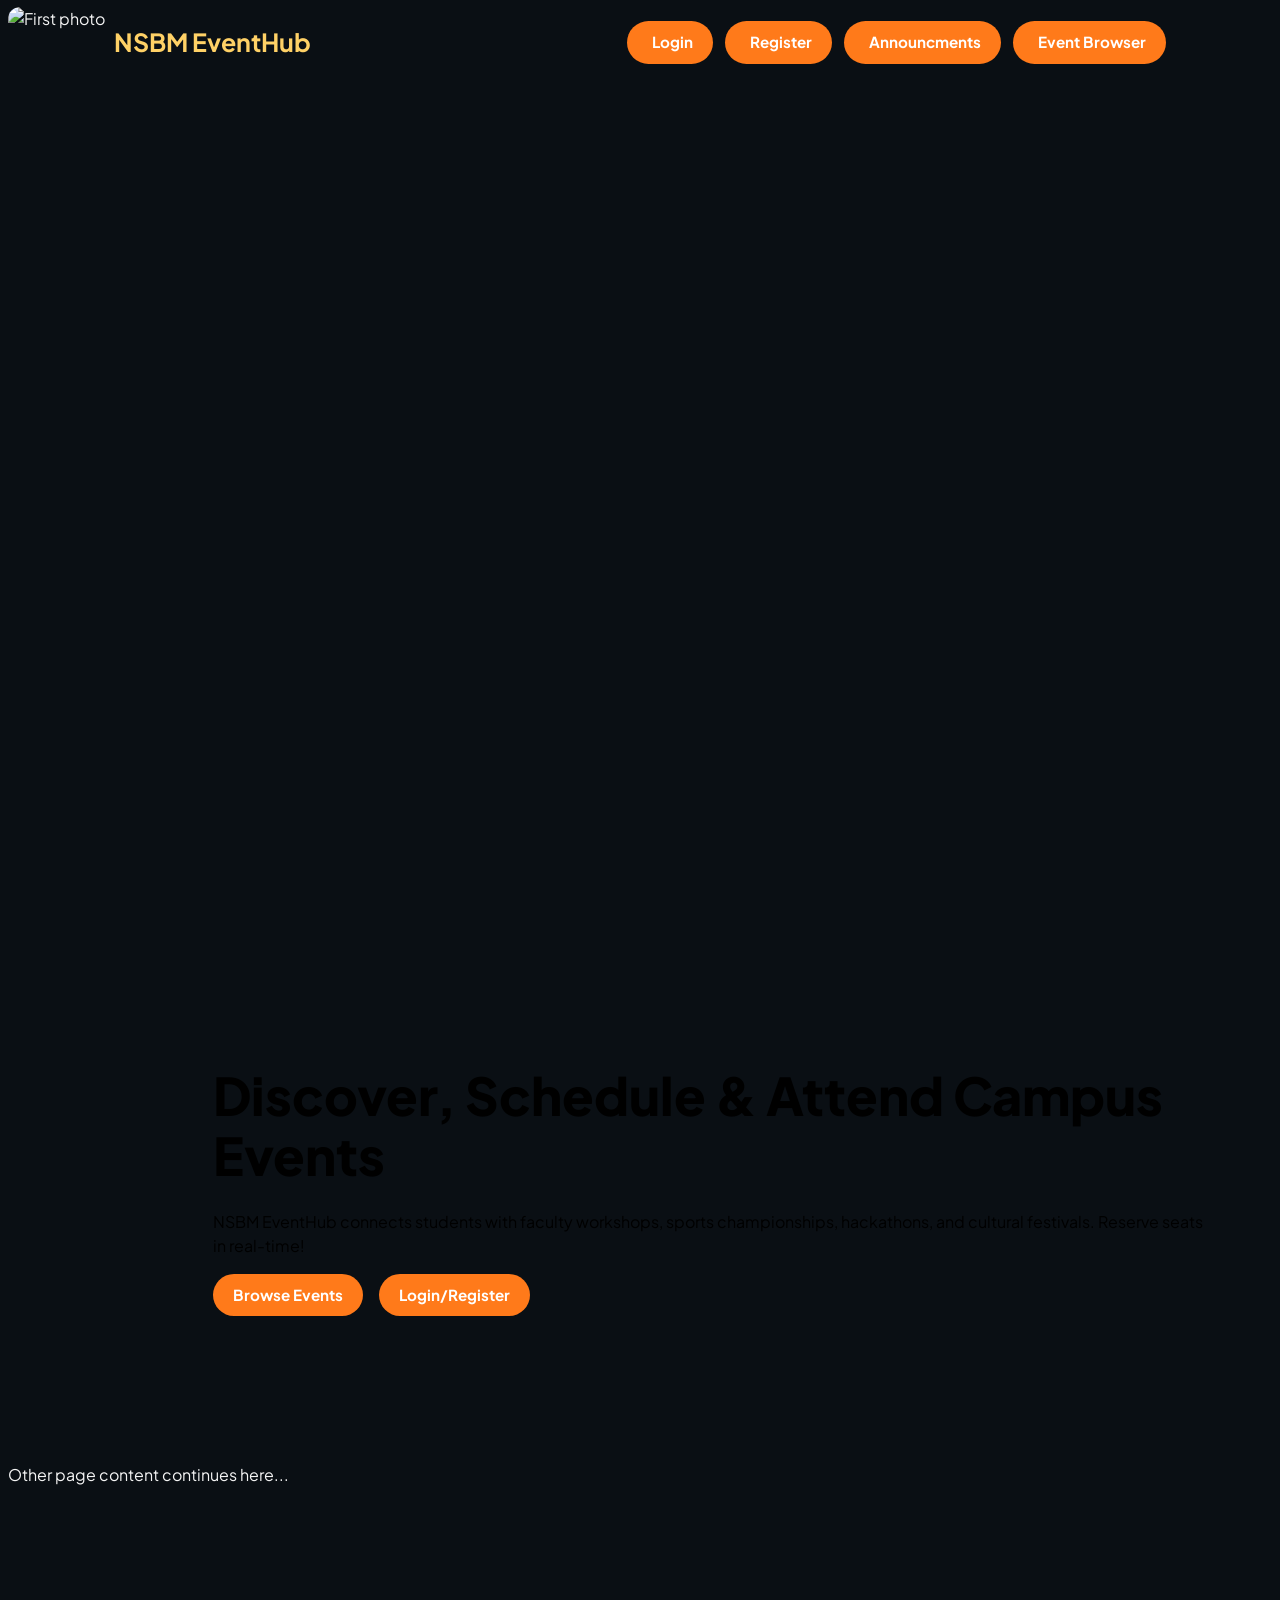
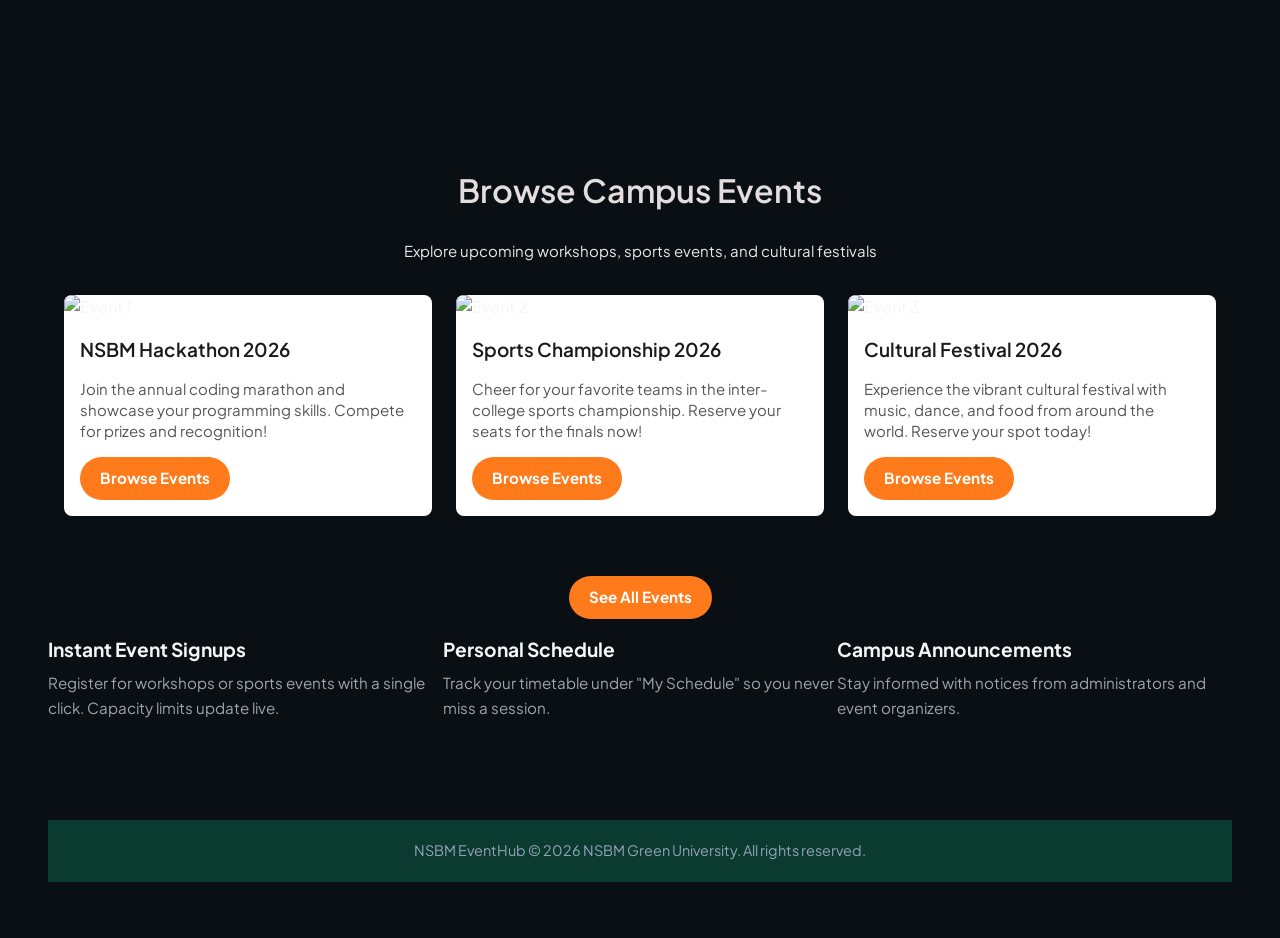
==== commit f2c3977c: "index" ====
--- a/index.html
+++ b/index.html
@@ -42,7 +42,7 @@
 
 <section class="photo-section">
   <div class="photo-wrapper">
-    <img src="https://students.nsbm.ac.lk/_next/image?url=%2Fhome2%2FFront-Globe.jpg&w=3840&q=75" alt="First photo" class="photo base-photo">
+    <img src="https://students.nsbm.ac.lk/_next/image?url=%2Fhome2%2Fnsbm-campus.jpg&w=3840&q=75" alt="First photo" class="photo base-photo">
     <img src="https://media.licdn.com/dms/image/v2/C561BAQEOoczaGxpdNg/company-background_10000/company-background_10000/0/1628311829240/human_resource_circle_of_nsbm_green_university_cover?e=2147483647&v=beta&t=lTFSwYGtxTxqdjSKT9gQqSd5BybpeKxa0beuTa-MaV0" alt="Second photo" class="photo overlay-photo">
   </div>
 </section>
--- a/assets/css/custom.css
+++ b/assets/css/custom.css
@@ -5,7 +5,7 @@
 
 :root {
     --nsbm-green: #22c55e;
-    --nsbm-green-soft: rgba(34, 197, 94, 0.12);
+    --nsbm-green-soft: rgba(34, 197, 94, 0.6);
     --nsbm-accent: #FF7A1A;      /* Orange for CTA */
     --nsbm-navy: #0B3B2E;        /* Navbar dark green */
     --bg-main: #0A0F14;
@@ -62,15 +62,18 @@
   transform: translateX(-50%); /* center horizontally */
   width: 90%;            /* not full width, like a box */
   max-width: 1200px;     /* limit size */
-  z-index: 1000;
+  z-index: 1000; 
+  
 }
 
 .navbar-nsbm {
-  background-color: var(--bg-main-nav);
-  padding: 12px 20px;
-  border-radius: 30px;   /* rounded corners */    
+  background-color: transparent;
+  padding: 1px 10px;
+  border-radius: 50px;   
+  margin-top: 0.3px;
  
 }
+
 
 .navbar-nsbm .container {
     display: flex;
@@ -78,8 +81,8 @@
     align-items: center;
 }
 .navbar-brand span {
-    font-weight: 800;
-    font-size: 1.4rem;
+    font-weight: Bold;
+    font-size: 25px;
     color: var(--text-secondary);
 }
 .nav-actions {
@@ -93,8 +96,9 @@
 
 
     .photo-section {
-      height: 200vh; /* enough scroll space */
+      height: 160vh; /* enough scroll space */
       position: relative;
+      margin-top:-1px;
     }
 
     .photo-wrapper {
@@ -114,12 +118,23 @@
 
     .base-photo {
       z-index: 1;
+      width: 100%;
+      height: 100%;
+    
     }
 
     .overlay-photo {
-      z-index: -1;
-      clip-path: circle(0% at 50% 50%);
-    }
+    z-index: 2;
+    transform: scale(1); /* start normal size */
+    opacity: 0;          /* start hidden */
+    
+    }
+    
+ 
+
+
+
+
 
 
 
@@ -139,7 +154,7 @@
     cursor: pointer;
     transition: 0.25s;
     white-space: nowrap;
-    
+
     color: var(--text-primary);
     background: transparent;
     background: var(--nsbm-accent);
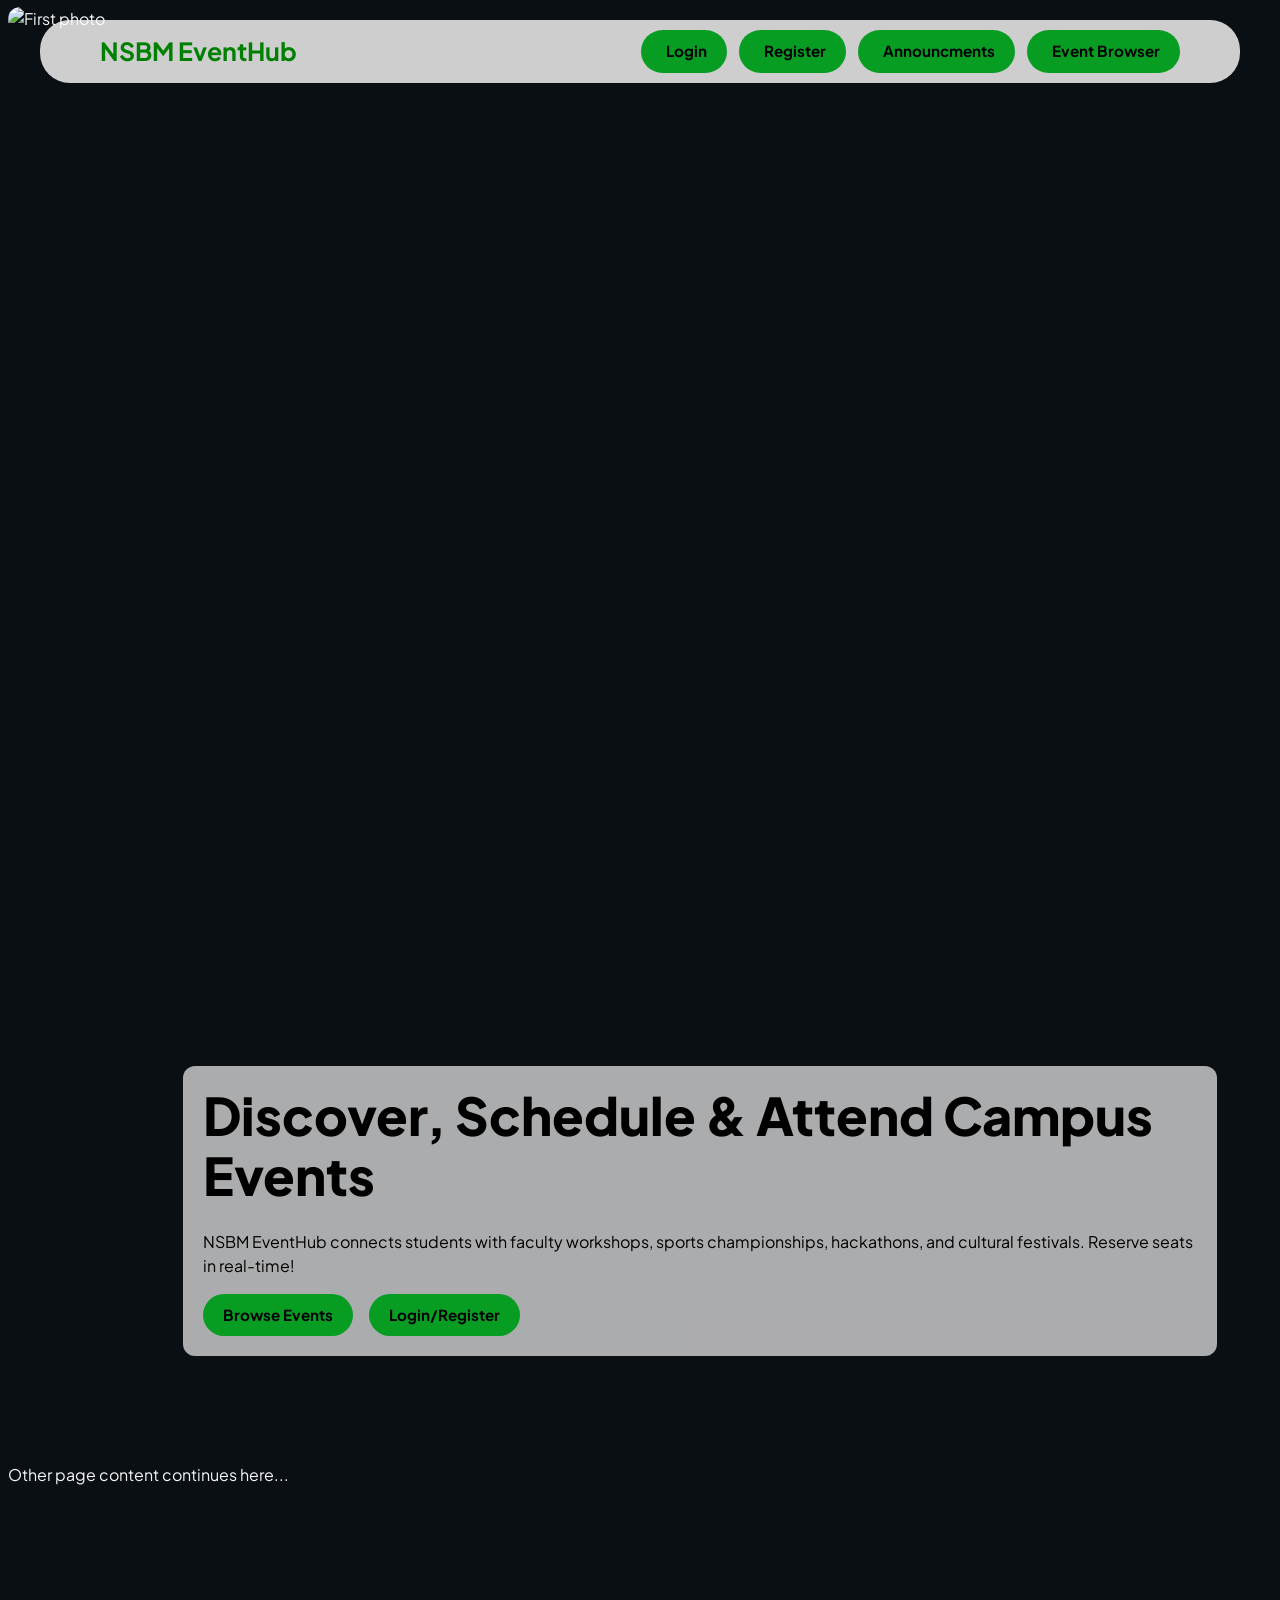
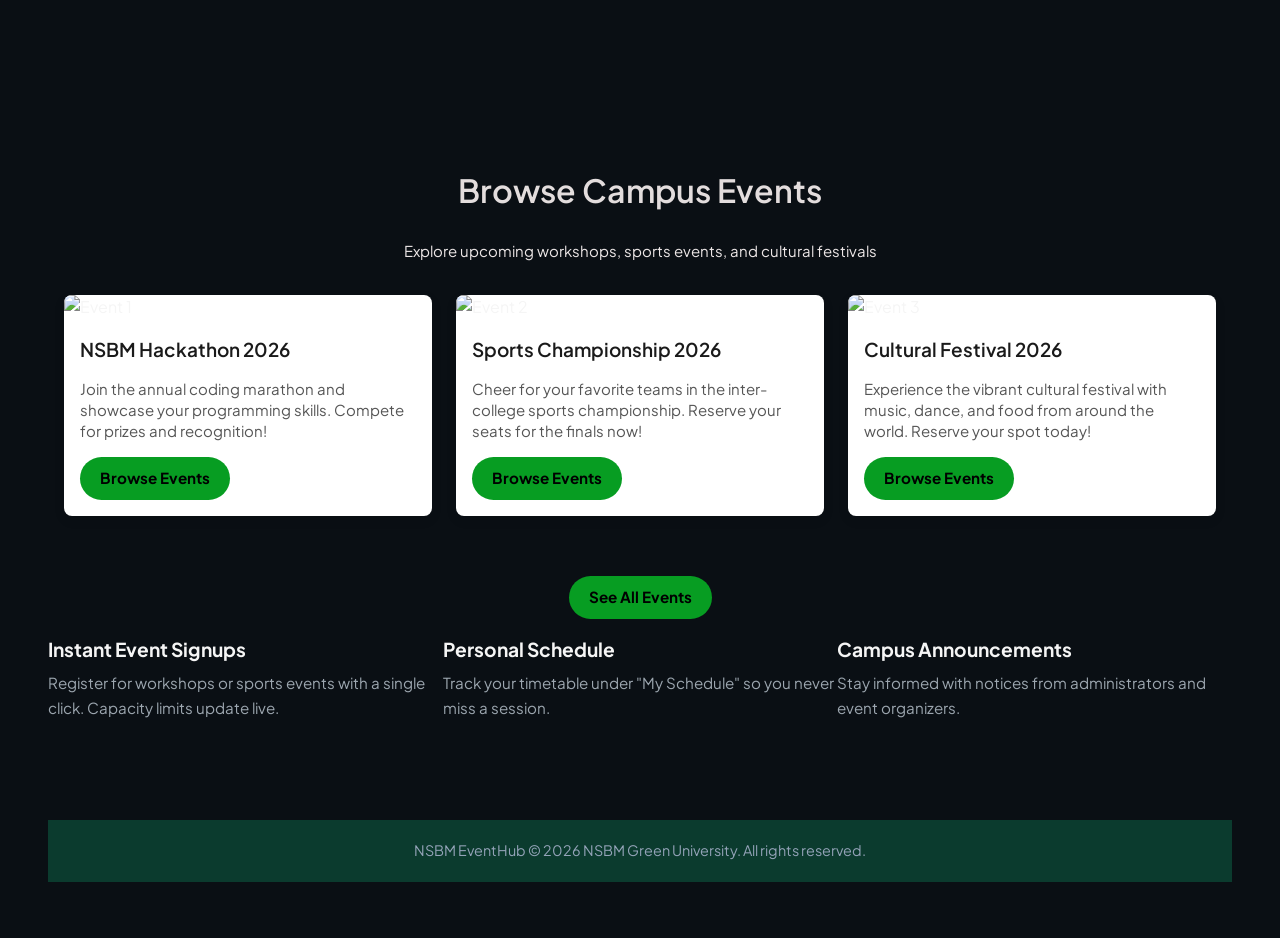
==== commit af0e8c40: "index" ====
--- a/index.html
+++ b/index.html
@@ -43,7 +43,7 @@
 <section class="photo-section">
   <div class="photo-wrapper">
     <img src="https://students.nsbm.ac.lk/_next/image?url=%2Fhome2%2Fnsbm-campus.jpg&w=3840&q=75" alt="First photo" class="photo base-photo">
-    <img src="https://media.licdn.com/dms/image/v2/C561BAQEOoczaGxpdNg/company-background_10000/company-background_10000/0/1628311829240/human_resource_circle_of_nsbm_green_university_cover?e=2147483647&v=beta&t=lTFSwYGtxTxqdjSKT9gQqSd5BybpeKxa0beuTa-MaV0" alt="Second photo" class="photo overlay-photo">
+    <img src="WhatsApp Image 2026-09-01 at 10.04.05 AM.jpeg" alt="Second photo" class="photo overlay-photo">
   </div>
 </section>
 
--- a/assets/css/custom.css
+++ b/assets/css/custom.css
@@ -6,7 +6,7 @@
 :root {
     --nsbm-green: #22c55e;
     --nsbm-green-soft: rgba(34, 197, 94, 0.6);
-    --nsbm-accent: #FF7A1A;      /* Orange for CTA */
+    --nsbm-accent: #079d22;      /* Orange for CTA */
     --nsbm-navy: #0B3B2E;        /* Navbar dark green */
     --bg-main: #0A0F14;
     --bg-main-nav: #1d2a38;          /* Page background */
@@ -53,23 +53,26 @@
     padding: 3rem 0;
     flex: 1;
 }
-
+.herotext{
+    color:white;
+}
 /* ---------- Navbar ---------- */
 .navsec {
   position: fixed;       /* keeps it floating */
   top: 20px;             /* small gap from top */
   left: 50%;
   transform: translateX(-50%); /* center horizontally */
-  width: 90%;            /* not full width, like a box */
+  width: 100%;            /* not full width, like a box */
   max-width: 1200px;     /* limit size */
   z-index: 1000; 
   
 }
 
 .navbar-nsbm {
-  background-color: transparent;
-  padding: 1px 10px;
-  border-radius: 50px;   
+  background-color: rgba(255, 254, 254, 0.8); /* 50% opacity */
+
+  padding: 10px 20px;
+  border-radius: 30px;   
   margin-top: 0.3px;
  
 }
@@ -83,7 +86,7 @@
 .navbar-brand span {
     font-weight: Bold;
     font-size: 25px;
-    color: var(--text-secondary);
+    color: green;
 }
 .nav-actions {
     display: flex;
@@ -158,7 +161,7 @@
     color: var(--text-primary);
     background: transparent;
     background: var(--nsbm-accent);
-    color: #fff;
+    color: #000000;
     font-weight: 700;
 }
 
@@ -168,21 +171,24 @@
 }
 
 .btn-nsbm:hover {
-    background: #e65c00;
+    background: #000000;
 }
 
 .btn:hover {
-    background: rgba(255, 255, 255, 0.08);
+    background: rgb(255, 254, 254);
 }
 
 /* ---------- Hero Section ---------- */
 .hero-section {
-    display: flex;
-    margin-left: 150px;
+    display: center;
+    margin-left: 120px;
     margin-top: -500px;
     opacity: 0;
     transform: translateY(30px);
     animation: fadeUp 1s ease-out forwards;
+    background-color: rgba(235, 233, 233, 0.721); /* semi-transparent black */
+    padding: 20px 20px;
+    border-radius: 12px;
 }
 .herosec {
     display: flex;
@@ -193,6 +199,8 @@
 }
 .herosec h1{
     color: black;
+    
+    
 }
 .herosec p{
     color: black;
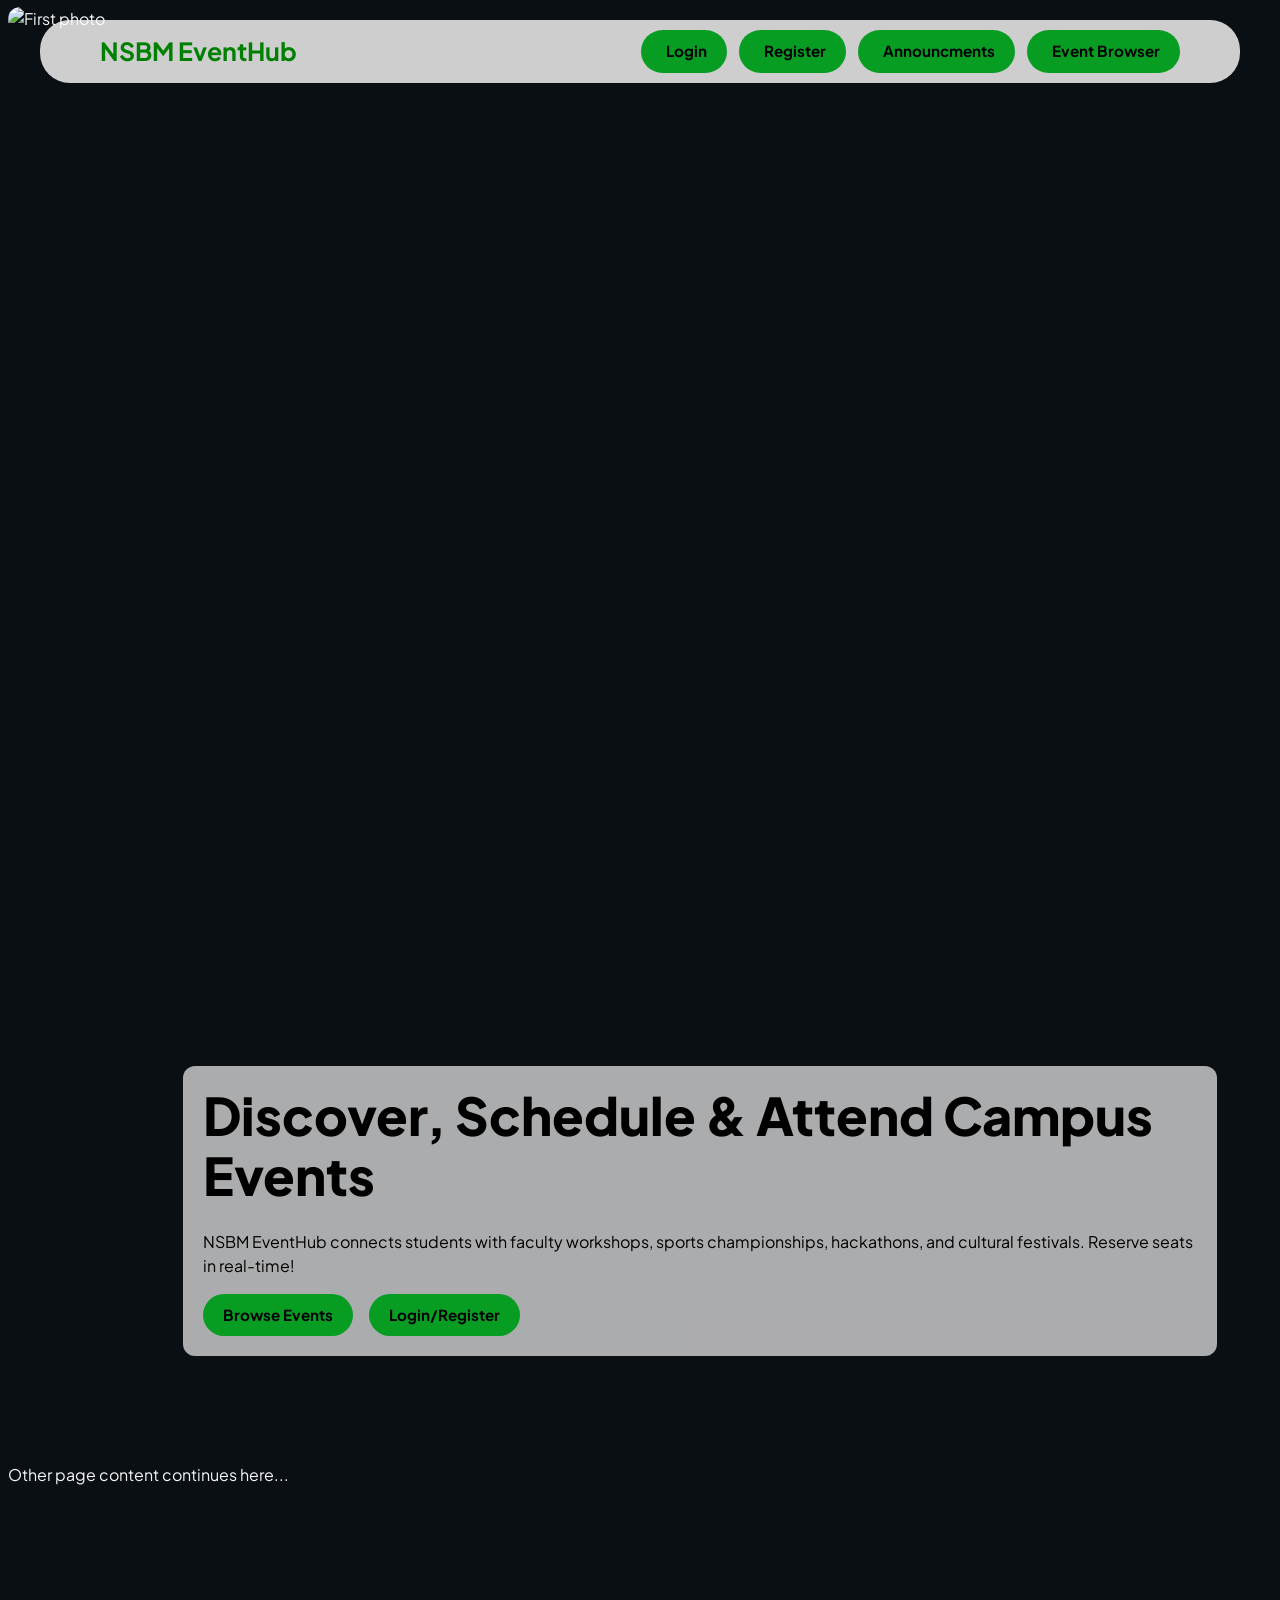
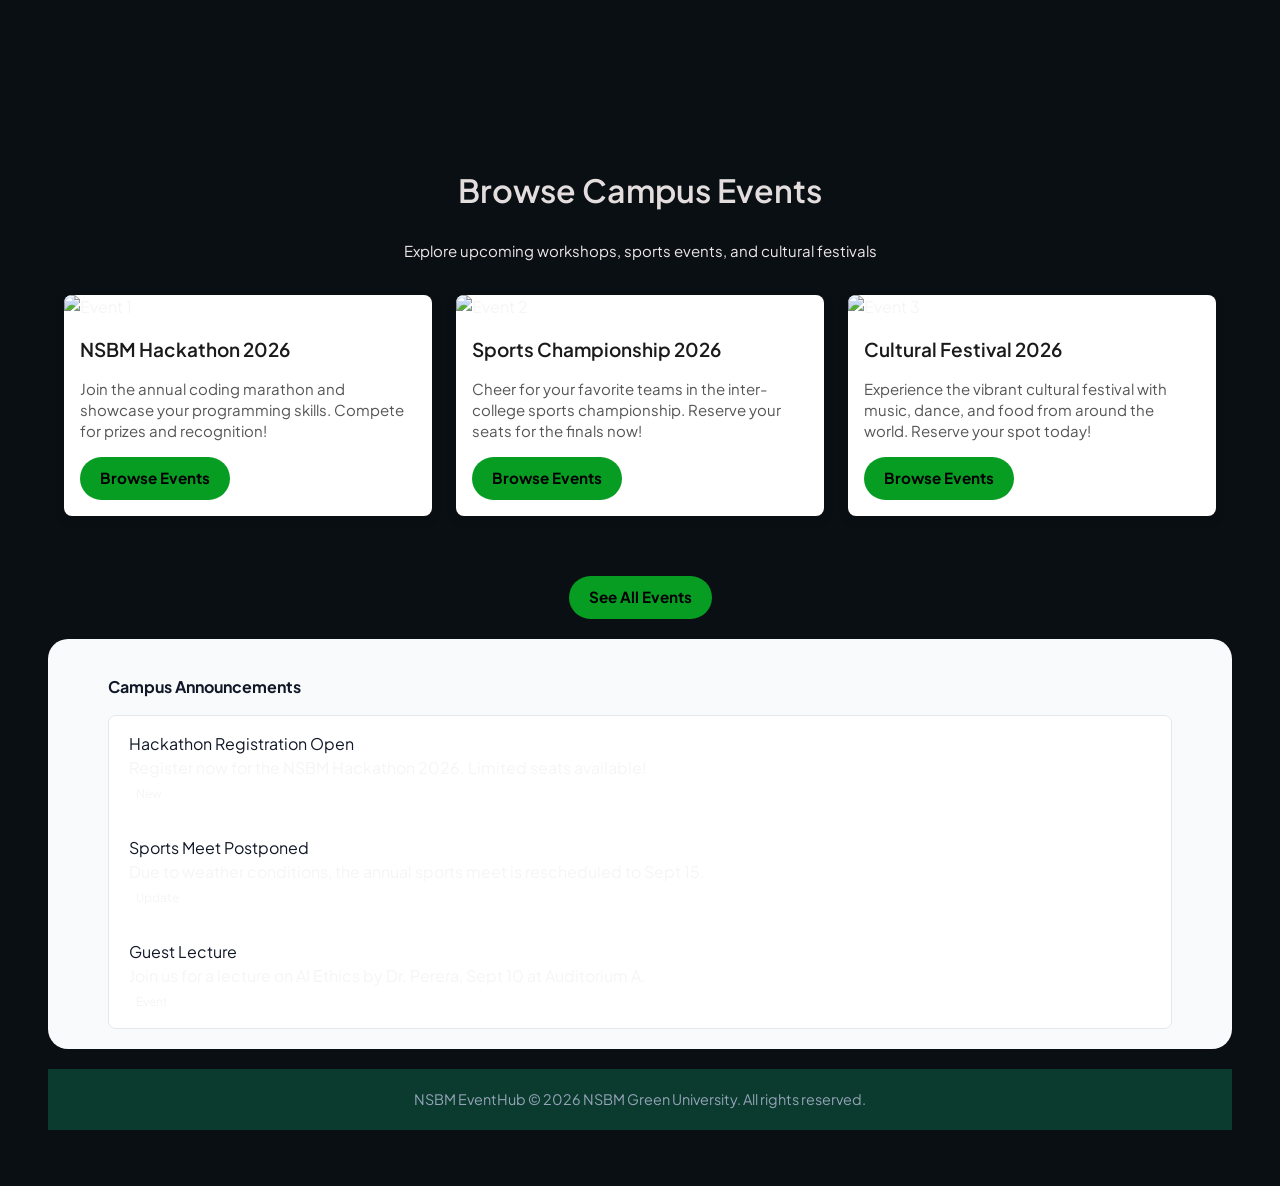
==== commit 88dd65d1: "announcements index" ====
--- a/index.html
+++ b/index.html
@@ -127,23 +127,42 @@
     
 
     <!-- Features Grid -->
-    <section class="panel-container">
-      <div class="panel">
-        <i class="bi bi-ticket-perforated panel-icon"></i>
-        <h5>Instant Event Signups</h5>
-        <p>Register for workshops or sports events with a single click. Capacity limits update live.</p>
+    <section class="announcements-section py-5">
+  <div class="container">
+    <h3 class="fw-bold mb-4">
+      <i class="bi bi-megaphone-fill me-2 text-primary"></i> Campus Announcements
+    </h3>
+    
+    <!-- Announcement List -->
+    <div class="list-group shadow-sm rounded-3">
+      <!-- Example Announcement Item -->
+      <div class="list-group-item d-flex justify-content-between align-items-start">
+        <div class="ms-2 me-auto">
+          <div class="fw-bold">Hackathon Registration Open</div>
+          Register now for the NSBM Hackathon 2026. Limited seats available!
+        </div>
+        <span class="badge bg-success rounded-pill">New</span>
       </div>
-      <div class="panel">
-        <i class="bi bi-clock-history panel-icon"></i>
-        <h5>Personal Schedule</h5>
-        <p>Track your timetable under "My Schedule" so you never miss a session.</p>
+
+      <div class="list-group-item d-flex justify-content-between align-items-start">
+        <div class="ms-2 me-auto">
+          <div class="fw-bold">Sports Meet Postponed</div>
+          Due to weather conditions, the annual sports meet is rescheduled to Sept 15.
+        </div>
+        <span class="badge bg-warning rounded-pill">Update</span>
       </div>
-      <div class="panel">
-        <i class="bi bi-megaphone-fill panel-icon"></i>
-        <h5>Campus Announcements</h5>
-        <p>Stay informed with notices from administrators and event organizers.</p>
+
+      <div class="list-group-item d-flex justify-content-between align-items-start">
+        <div class="ms-2 me-auto">
+          <div class="fw-bold">Guest Lecture</div>
+          Join us for a lecture on AI Ethics by Dr. Perera, Sept 10 at Auditorium A.
+        </div>
+        <span class="badge bg-info rounded-pill">Event</span>
       </div>
-    </section>
+    </div>
+  </div>
+</section>
+
 
     <!-- Demo Credentials 
     <section class="alert-info">
--- a/assets/css/custom.css
+++ b/assets/css/custom.css
@@ -431,6 +431,60 @@
     font-size: 0.85rem;
 }
 
+
+/* Announcements Section */
+.announcements-section {
+  background: #f9fafb;
+  border-radius: 20px;
+  margin-bottom: 20px;
+  margin-top: 20px;
+  padding: 20px;
+}
+
+.announcements-section h3 {
+  font-size: 1.6rem;
+  color: #333;
+  display: flex;
+  align-items: center;
+}
+
+.announcements-section h3 i {
+  font-size: 1.8rem;
+}
+
+/* List Group Styling */
+.announcements-section .list-group {
+  border: 1px solid #e5e7eb;
+  border-radius: 0.5rem;
+  overflow: hidden;
+}
+
+.announcements-section .list-group-item {
+  background-color: #fff;
+  border: none;
+  padding: 1rem 1.25rem;
+  transition: background-color 0.2s ease;
+}
+
+.announcements-section .list-group-item:hover {
+  background-color: #f3f4f6;
+}
+
+.announcements-section .fw-bold {
+  font-size: 1rem;
+  color: #111827;
+}
+
+.announcements-section .badge {
+  font-size: 0.75rem;
+  padding: 0.4em 0.6em;
+}
+
+
+
+
+
+
 /* ---------- Footer ---------- */
 footer {
     background-color: var(--nsbm-navy);
